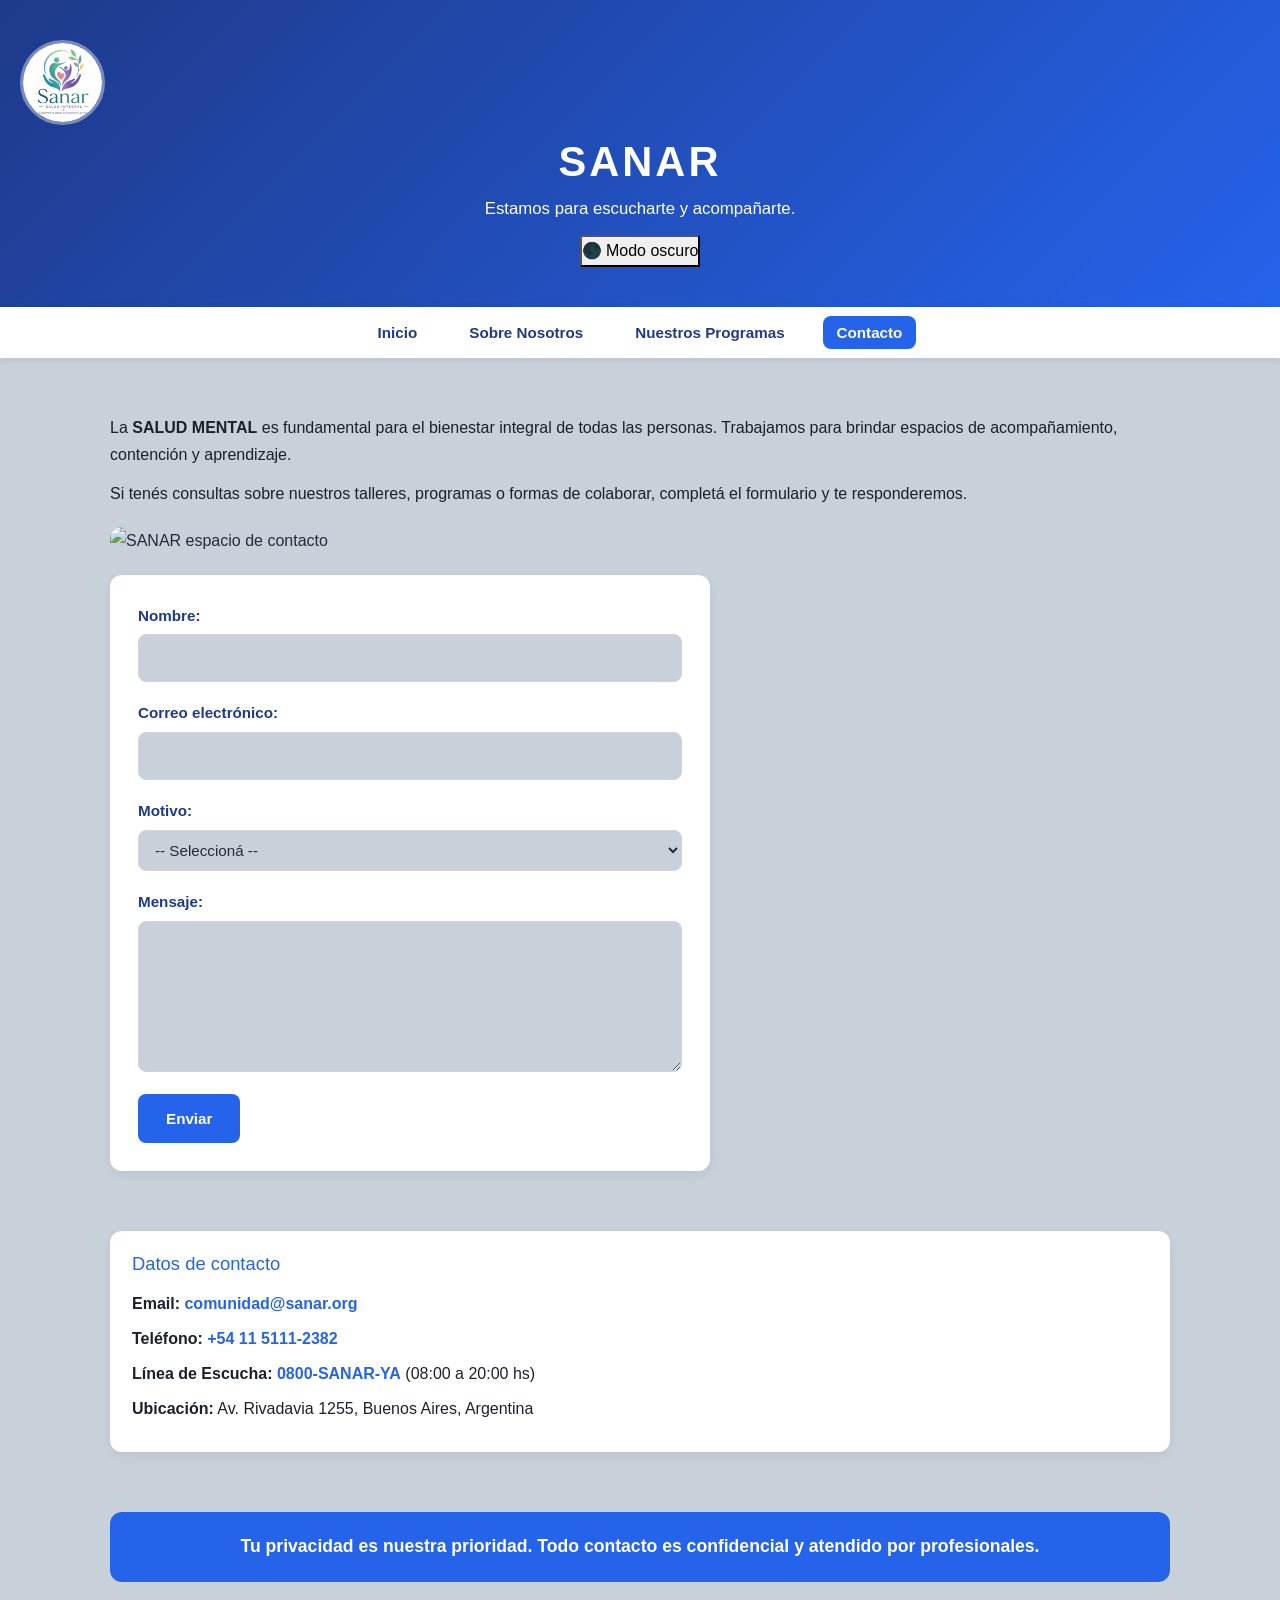
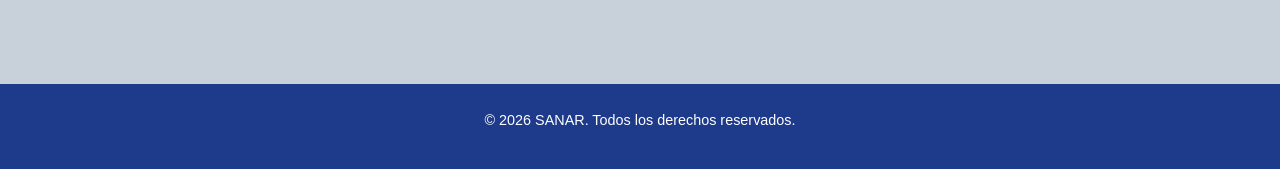
==== contacto.html @ 745f871a "agregue modo oscuro con Java en contacto.html" ====
<!DOCTYPE html>
<html lang="es">

<head>
    <meta charset="UTF-8">
    <meta name="viewport" content="width=device-width, initial-scale=1.0">
    <meta name="description"
        content="Contactate con SANAR. Completá el formulario, llamanos al 0800-SANAR-YA o escribinos a comunidad@sanar.org. Todo contacto es confidencial.">

 <!-- BOOTSTRAP-->

    <link href="https://cdn.jsdelivr.net/npm/bootstrap@5.3.3/dist/css/bootstrap.min.css" rel="stylesheet">

 <!-- CSS -->

    <link rel="stylesheet" href="style.css">

    <title>Contacto - SANAR</title>
</head>

<body>

 <!-- PRINCIPAL -->

    <header>

        <img src="Imagenes/logo ong.jpeg" alt="Logo de SANAR">
        <h1>SANAR</h1>
        <p>Estamos para escucharte y acompañarte.</p>

 <!-- JAVA/BOTON DE MODO OSCURO -->
        <button id="btnOscuro" onclick="toggleOscuro()">🌑 Modo oscuro</button>

    </header>

 <!-- MENU DE NAVEGACION -->

    <nav>
        <ul>
            <li><a href="index.html">Inicio</a></li>
            <li><a href="nosotros.html">Sobre Nosotros</a></li>
            <li><a href="programas.html">Nuestros Programas</a></li>
            <li><a href="contacto.html" class="activo">Contacto</a></li>
        </ul>
    </nav>

 <!-- CONTENIDO PRINCIPAL -->

    <main>

 <!-- LA SECCION DE CONTACTO -->

    <section id="contacto">

        <p>
            La <strong>SALUD MENTAL</strong> es fundamental para el bienestar integral de todas las personas.
            Trabajamos para brindar espacios de acompañamiento, contención y aprendizaje.
        </p>

        <p>
            Si tenés consultas sobre nuestros talleres, programas o formas de colaborar,
            completá el formulario y te responderemos.
        </p>

 <!-- IMAGEN GENERADA CON IA GEMINI -->
 <!-- PROMPT:" Persona femenina hablando por telefono en un ambiente tranquilo y seguro, tonos suaves de azul y blanco, sentada y a la izquierda un logo de SANAR, que la iluminacion sea calida, imagen en formato horizontal 16:9 " -->

        <img src="imagenes/contacto.jpg" alt="SANAR espacio de contacto" class="imagen-contacto">

 <!-- FORMULARIO DE CONTACTO -->

        <form class="form-contacto" action="#" method="post">

            <label for="nombre">Nombre:</label>
            <input type="text" id="nombre" name="nombre" required>

            <label for="email">Correo electrónico:</label>
            <input type="email" id="email" name="email" required>

            <label for="motivo">Motivo:</label>
            <select id="motivo" name="motivo" required>
                <option value="" disabled selected>-- Seleccioná --</option>
                <option value="consulta">Consulta general</option>
                <option value="talleres">Talleres</option>
                <option value="acompanamiento">Acompañamiento</option>
                <option value="voluntariado">Voluntariado</option>
                <option value="otro">Otro</option>
            </select>

            <label for="mensaje">Mensaje:</label>
            <textarea id="mensaje" name="mensaje" rows="5" required></textarea>

            <button type="submit">Enviar</button>

        </form>

    </section>

 <!-- DATOS DE CONTACTO/BOOTSTRAP TOOLTIPS -->

    <section class="datos-contacto">

        <h3>Datos de contacto</h3>

        <p><strong>Email:</strong> <a href="mailto:comunidad@sanar.org" data-bs-toggle="tooltip"
            data-bs-placement="right" title="Te respondemos en menos de 24hs">comunidad@sanar.org</a></p>
        <p><strong>Teléfono:</strong> <a href="tel:+541151112382" data-bs-toggle="tooltip"
                data-bs-placement="right" title="Lunes a viernes de 09:00 a 18:00hs">+54 11 5111-2382</a></p>
        <p><strong>Línea de Escucha:</strong> <a href="tel:08007262729" data-bs-toggle="tooltip"
                data-bs-placement="right" title="Atención gratuita todos los días">0800-SANAR-YA</a> (08:00 a 20:00 hs)</p>
        <p><strong>Ubicación:</strong> <span data-bs-toggle="tooltip" data-bs-placement="right"
                title="Cerca de la estación de subte Congreso"> Av. Rivadavia 1255, Buenos Aires, Argentina</span></p>

    </section>

 <!-- MENSAJE FINAL -->

        <p class="mensaje-final">
            Tu privacidad es nuestra prioridad. Todo contacto es confidencial y atendido por profesionales.
        </p>

    </main>

 <!-- COPY -->

    <footer>

        <p>&copy; 2026 SANAR. Todos los derechos reservados.</p>

    </footer>

    <!-- BOOTSTRAP -->

    <script src="https://cdn.jsdelivr.net/npm/bootstrap@5.3.3/dist/js/bootstrap.bundle.min.js"></script>

    <!-- BOOTSTRAP/SCRIPT ACTIVA TOOLTIPS-->
    <script>
        const listaTooltips = document.querySelectorAll('[data-bs-toggle="tooltip"]')
        listaTooltips.forEach(el => new bootstrap.Tooltip(el))
    </script>

 <!-- JAVA/MODO OSCURO -->
    <script src="js/main.js"></script>

</body>

</html>
---- style.css ----
/* =========================
   RESET GENERAL
========================= */

* {
    margin: 0;
    padding: 0;
    box-sizing: border-box;
}

/* =========================
   VARIABLES
========================= */

:root {
    --color-primario: #1e3a8a;
    --color-secundario: #2563eb;
    --color-fondo: #c8d0d9;
    --color-texto: #1f2d3d;
    --color-gris: #1a202c;
    --color-borde: #d1d5db;
    --color-blanco: #ffffff;
    --sombra: 0 4px 12px rgba(0, 0, 0, 0.06);
    --radio: 12px;
    --transicion: 0.3s ease;
}

/* =========================
   ESTILO GENERAL
========================= */

body {
    font-family: "Segoe UI", Roboto, Arial, sans-serif;
    background-color: var(--color-fondo);
    color: var(--color-texto);
    line-height: 1.7;
    font-size: 1rem;
}

/* =========================
   ENCABEZADO
========================= */

header {
    background: linear-gradient(135deg, var(--color-primario), var(--color-secundario));
    color: var(--color-blanco);
    text-align: center;
    padding: 40px 20px;
}

header img {
    width: 85px;
    height: 85px;
    border-radius: 50%;
    margin-bottom: 12px;
    border: 3px solid rgba(255, 255, 255, 0.4);
    object-fit: cover;
}

header h1 {
    font-size: 2.6rem;
    letter-spacing: 3px;
    font-weight: 700;
}

header p {
    opacity: 1;
    font-size: 1.05rem;
    margin-top: 6px;
    color: #ffffff;
}

/* =========================
   MENÚ DE NAVEGACIÓN
========================= */

nav {
    background-color: var(--color-blanco);
    box-shadow: 0 2px 8px rgba(0, 0, 0, 0.08);
    position: sticky;
    top: 0;
    z-index: 1000;
}

nav ul {
    display: flex;
    justify-content: center;
    list-style: none;
    flex-wrap: wrap;
    padding: 4px 0;
}

nav ul li {
    margin: 8px 12px;
}

nav ul li a {
    text-decoration: none;
    color: var(--color-primario);
    font-weight: 600;
    padding: 8px 14px;
    border-radius: 8px;
    transition: background-color var(--transicion), color var(--transicion);
    font-size: 0.95rem;
}

nav ul li a:hover,
nav ul li a.activo {
    background-color: var(--color-secundario);
    color: var(--color-blanco);
}

/* =========================
   CONTENIDO PRINCIPAL
========================= */

main {
    max-width: 1100px;
    margin: 0 auto;
    padding: 40px 20px;
}

/* =========================
   TÍTULOS Y SECCIONES
========================= */

h2 {
    color: var(--color-primario);
    font-size: 1.8rem;
    margin-bottom: 16px;
}

h3 {
    color: var(--color-secundario);
    margin-bottom: 8px;
    font-size: 1.15rem;
}

section {
    margin-bottom: 60px;
}


p {
    margin-bottom: 12px;
    color: var(--color-gris);
}

/* =========================
   IMÁGENES
========================= */

img {
    max-width: 100%;
    border-radius: var(--radio);
    display: block;
}

.imagen-nosotros,
.imagen-contacto {
    margin-top: 20px;
    width: 100%;
    max-height: 450px;
    object-fit: cover;
}

/* =========================
   HERO - INDEX
========================= */

.hero-index {
    text-align: center;
    padding: 20px 0 40px;
}

.hero-botones-index {
    display: flex;
    justify-content: center;
    gap: 16px;
    margin-top: 20px;
    flex-wrap: wrap;
}

.btn-principal-index,
.btn-secundario-index {
    display: inline-block;
    padding: 12px 24px;
    border-radius: 8px;
    font-weight: 600;
    text-decoration: none;
    transition: background-color var(--transicion), color var(--transicion);
}

.btn-principal-index {
    background-color: var(--color-secundario);
    color: var(--color-blanco);
}

.btn-principal-index:hover {
    background-color: var(--color-primario);
}

.btn-secundario-index {
    background-color: transparent;
    color: var(--color-secundario);
    border: 2px solid var(--color-secundario);
}

.btn-secundario-index:hover {
    background-color: var(--color-secundario);
    color: var(--color-blanco);
}

/* =========================
   ESTADISTICAS - INDEX
========================= */

.estadisticas-index {
    display: flex;
    justify-content: center;
    gap: 20px;
    flex-wrap: wrap;
    text-align: center;
    margin-bottom: 60px;
}

.estadistica-index {
    background-color: var(--color-blanco);
    box-shadow: var(--sombra);
    border-radius: var(--radio);
    padding: 24px;
    min-width: 150px;
}

.estadistica-index h3 {
    font-size: 2rem;
    color: var(--color-primario);
}

/* =========================
   FORMULARIO DE CONTACTO
========================= */

.form-contacto {
    background-color: var(--color-blanco);
    padding: 28px;
    border-radius: var(--radio);
    box-shadow: var(--sombra);
    margin-top: 20px;
    max-width: 600px;
}

.form-contacto label {
    display: block;
    font-weight: 600;
    color: var(--color-primario);
    margin-top: 18px;
    margin-bottom: 6px;
    font-size: 0.95rem;
}

.form-contacto label:first-of-type {
    margin-top: 0;
}

.form-contacto input,
.form-contacto select,
.form-contacto textarea {
    display: block;
    width: 100%;
    padding: 10px 12px;
    border: 1px solid var(--color-borde);
    border-radius: 8px;
    font-family: inherit;
    font-size: 0.95rem;
    color: var(--color-texto);
    background-color: var(--color-fondo);
    transition: border-color var(--transicion), box-shadow var(--transicion);
}

.form-contacto input:focus,
.form-contacto select:focus,
.form-contacto textarea:focus {
    outline: none;
    border-color: var(--color-secundario);
    box-shadow: 0 0 0 3px rgba(37, 99, 235, 0.15);
    background-color: var(--color-blanco);
}

.form-contacto textarea {
    resize: vertical;
    min-height: 120px;
}

.form-contacto select {
    cursor: pointer;
}

.form-contacto button[type="submit"] {
    display: inline-block;
    margin-top: 22px;
    padding: 12px 28px;
    background-color: var(--color-secundario);
    color: var(--color-blanco);
    font-weight: 600;
    font-size: 0.95rem;
    border: none;
    border-radius: 8px;
    cursor: pointer;
    transition: background-color var(--transicion), transform var(--transicion);
}

.form-contacto button[type="submit"]:hover {
    background-color: var(--color-primario);
}

.form-contacto button[type="submit"]:active {
    transform: scale(0.98);
}

/* ========================
   DATOS DE CONTACTO
========================= */

.datos-contacto {
    background-color: var(--color-blanco);
    padding: 22px;
    border-radius: var(--radio);
    box-shadow: var(--sombra);
    margin-top: 20px;
}

.datos-contacto h3 {
    margin-bottom: 14px;
}

.datos-contacto p {
    margin-bottom: 8px;
}

.datos-contacto a {
    color: var(--color-secundario);
    text-decoration: none;
    font-weight: 600;
    transition: color var(--transicion);
}

.datos-contacto a:hover {
    color: var(--color-primario);
    text-decoration: underline;
}

/* =========================
   FOOTER
========================= */

footer {
    text-align: center;
    padding: 24px 20px;
    background-color: var(--color-primario);
    color: var(--color-blanco);
    margin-top: 50px;
    font-size: 0.9rem;
}

footer p {
    color: #ffffff;
}

/* =========================
   LISTAS GENERALES
========================= */

ul {
    padding-left: 20px;
}

ul li {
    margin-bottom: 6px;
    color: var(--color-gris);
}

/* =========================
   MENSAJE FINAL
========================= */

.mensaje-final {
    text-align: center;
    font-weight: 700;
    font-size: 1.1rem;
    color: var(--color-blanco);
    background-color: var(--color-secundario);
    margin-top: 30px;
    padding: 20px;
    border-radius: var(--radio);
}

/* =========================
   MODO OSCURO JAVA
========================= */

body.modo-oscuro {
    background-color: #121212;
    color: #e0e0e0;
}

body.modo-oscuro header,
body.modo-oscuro footer {
    background: #1a1a1a;
}

body.modo-oscuro nav {
    background-color: #1e1e1e;
}

body.modo-oscuro .estadistica-index {
    background-color: #1e1e1e;
    color: #e0e0e0;
}
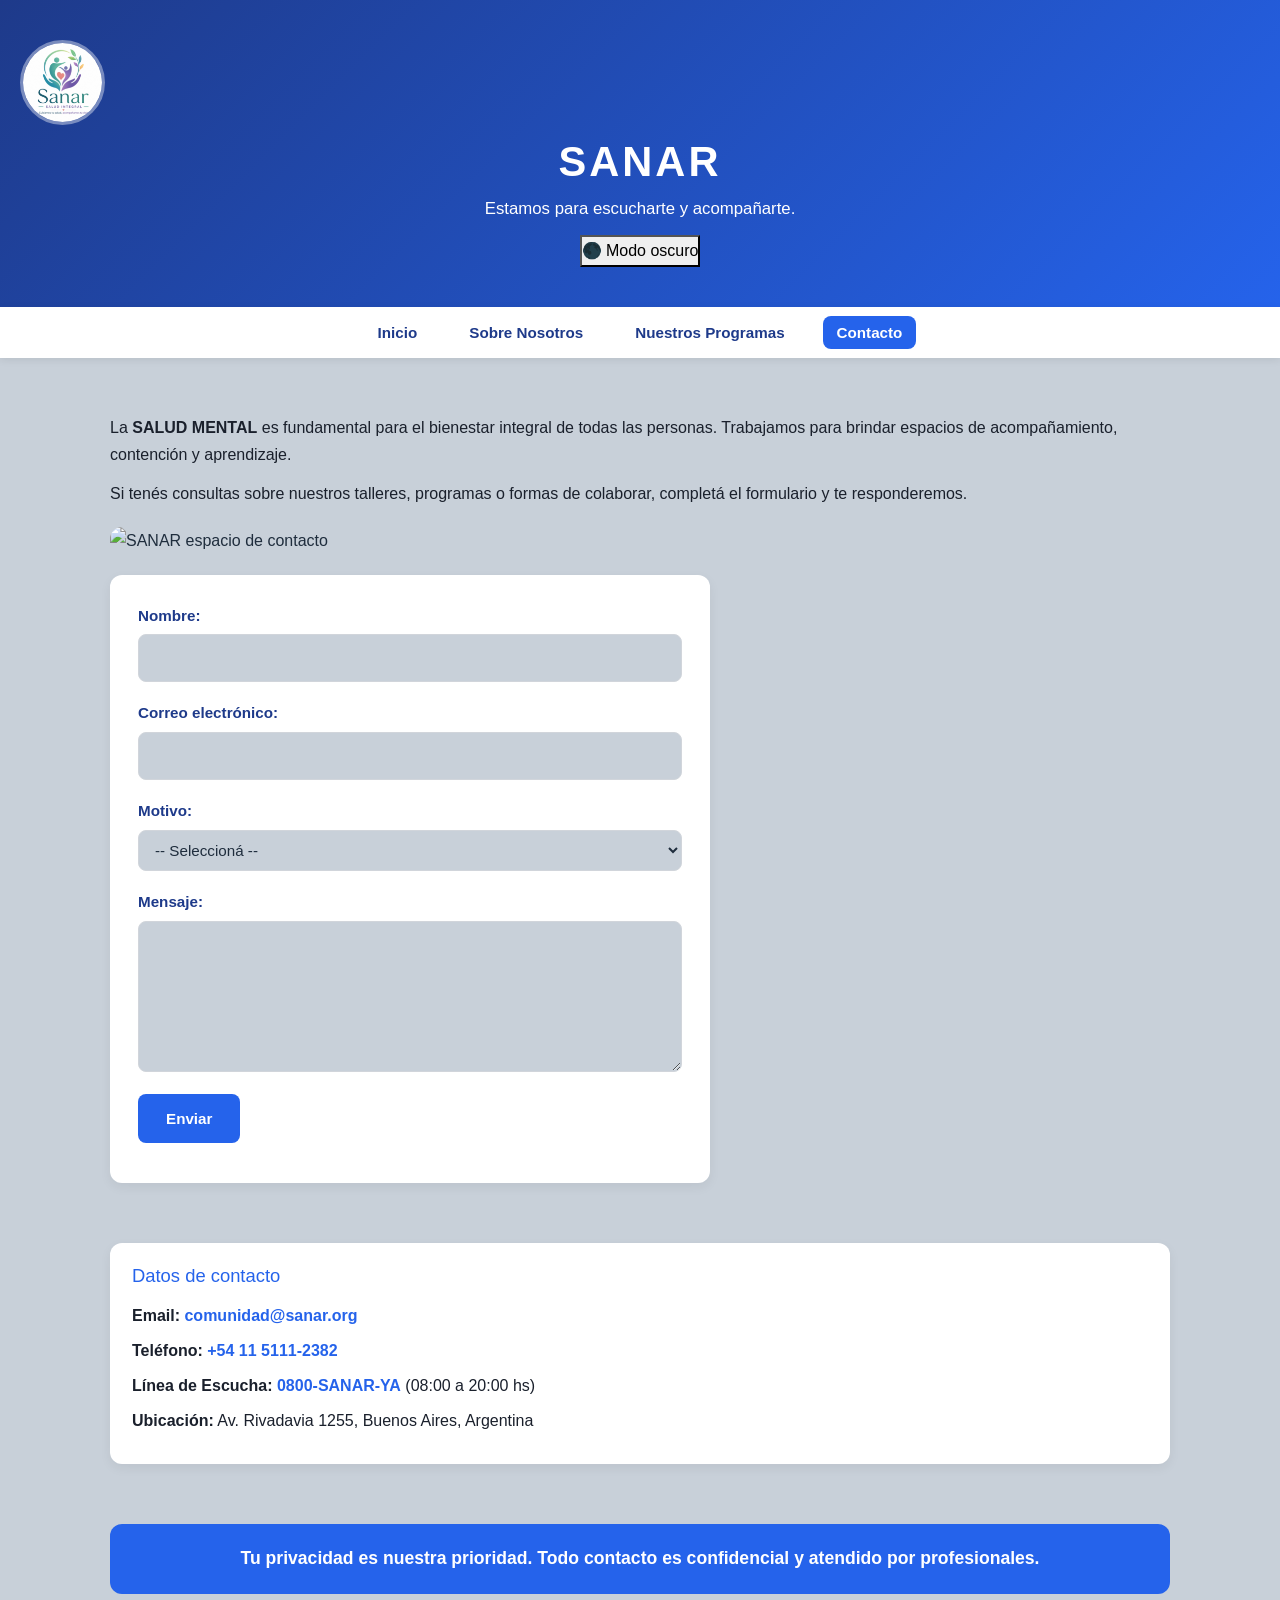
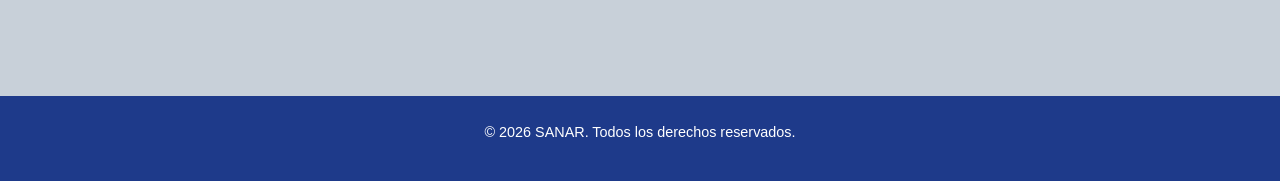
==== commit 2440e7a1: "agregue validacion y feedback JS en contacto.html" ====
--- a/contacto.html
+++ b/contacto.html
@@ -69,30 +69,33 @@
 
  <!-- FORMULARIO DE CONTACTO -->
 
-        <form class="form-contacto" action="#" method="post">
+    <form class="form-contacto" id="formContacto" action="#" method="post">
 
-            <label for="nombre">Nombre:</label>
-            <input type="text" id="nombre" name="nombre" required>
+        <label for="nombre">Nombre:</label>
+        <input type="text" id="nombre" name="nombre" required>
 
-            <label for="email">Correo electrónico:</label>
-            <input type="email" id="email" name="email" required>
+        <label for="email">Correo electrónico:</label>
+        <input type="email" id="email" name="email" required>
 
-            <label for="motivo">Motivo:</label>
-            <select id="motivo" name="motivo" required>
-                <option value="" disabled selected>-- Seleccioná --</option>
-                <option value="consulta">Consulta general</option>
-                <option value="talleres">Talleres</option>
-                <option value="acompanamiento">Acompañamiento</option>
-                <option value="voluntariado">Voluntariado</option>
-                <option value="otro">Otro</option>
-            </select>
+        <label for="motivo">Motivo:</label>
+        <select id="motivo" name="motivo" required>
+            <option value="" disabled selected>-- Seleccioná --</option>
+            <option value="consulta">Consulta general</option>
+            <option value="talleres">Talleres</option>
+            <option value="acompanamiento">Acompañamiento</option>
+            <option value="voluntariado">Voluntariado</option>
+            <option value="otro">Otro</option>
+        </select>
 
-            <label for="mensaje">Mensaje:</label>
-            <textarea id="mensaje" name="mensaje" rows="5" required></textarea>
+        <label for="mensaje">Mensaje:</label>
+        <textarea id="mensaje" name="mensaje" rows="5" required></textarea>
 
-            <button type="submit">Enviar</button>
+        <button type="submit">Enviar</button>
 
-        </form>
+     <!-- JAVA/FEEDBACK -->
+        <p id="feedbackForm"></p>
+
+    </form>
 
     </section>
 
@@ -105,11 +108,11 @@
         <p><strong>Email:</strong> <a href="mailto:comunidad@sanar.org" data-bs-toggle="tooltip"
             data-bs-placement="right" title="Te respondemos en menos de 24hs">comunidad@sanar.org</a></p>
         <p><strong>Teléfono:</strong> <a href="tel:+541151112382" data-bs-toggle="tooltip"
-                data-bs-placement="right" title="Lunes a viernes de 09:00 a 18:00hs">+54 11 5111-2382</a></p>
+            data-bs-placement="right" title="Lunes a viernes de 09:00 a 18:00hs">+54 11 5111-2382</a></p>
         <p><strong>Línea de Escucha:</strong> <a href="tel:08007262729" data-bs-toggle="tooltip"
-                data-bs-placement="right" title="Atención gratuita todos los días">0800-SANAR-YA</a> (08:00 a 20:00 hs)</p>
+            data-bs-placement="right" title="Atención gratuita todos los días">0800-SANAR-YA</a> (08:00 a 20:00 hs)</p>
         <p><strong>Ubicación:</strong> <span data-bs-toggle="tooltip" data-bs-placement="right"
-                title="Cerca de la estación de subte Congreso"> Av. Rivadavia 1255, Buenos Aires, Argentina</span></p>
+            title="Cerca de la estación de subte Congreso"> Av. Rivadavia 1255, Buenos Aires, Argentina</span></p>
 
     </section>
 
@@ -142,6 +145,38 @@
  <!-- JAVA/MODO OSCURO -->
     <script src="js/main.js"></script>
 
+ <!-- JAVA/SCRIPT FORMULARIO Y FEEDBACK -->
+    <script>
+    const formContacto = document.getElementById('formContacto')
+    const feedbackForm = document.getElementById('feedbackForm')
+
+    formContacto.addEventListener('submit', function (e) {
+        e.preventDefault()
+
+        const nombre = document.getElementById('nombre').value.trim()
+        const email = document.getElementById('email').value.trim()
+        const motivo = document.getElementById('motivo').value
+        const mensaje = document.getElementById('mensaje').value.trim()
+        const emailValido = /^[^\s@]+@[^\s@]+\.[^\s@]+$/.test(email)
+
+        if (nombre === '' || email === '' || motivo === '' || mensaje === '') {
+            feedbackForm.textContent = 'Por favor completá todos los campos.'
+            feedbackForm.style.color = 'red'
+            return
+        }
+
+        if (!emailValido) {
+            feedbackForm.textContent = 'Ingresá un correo electrónico válido.'
+            feedbackForm.style.color = 'red'
+            return
+        }
+
+        feedbackForm.textContent = '¡Gracias! Tu mensaje fue enviado correctamente.'
+        feedbackForm.style.color = 'green'
+        formContacto.reset()
+    })
+    </script>
+
 </body>
 
 </html>
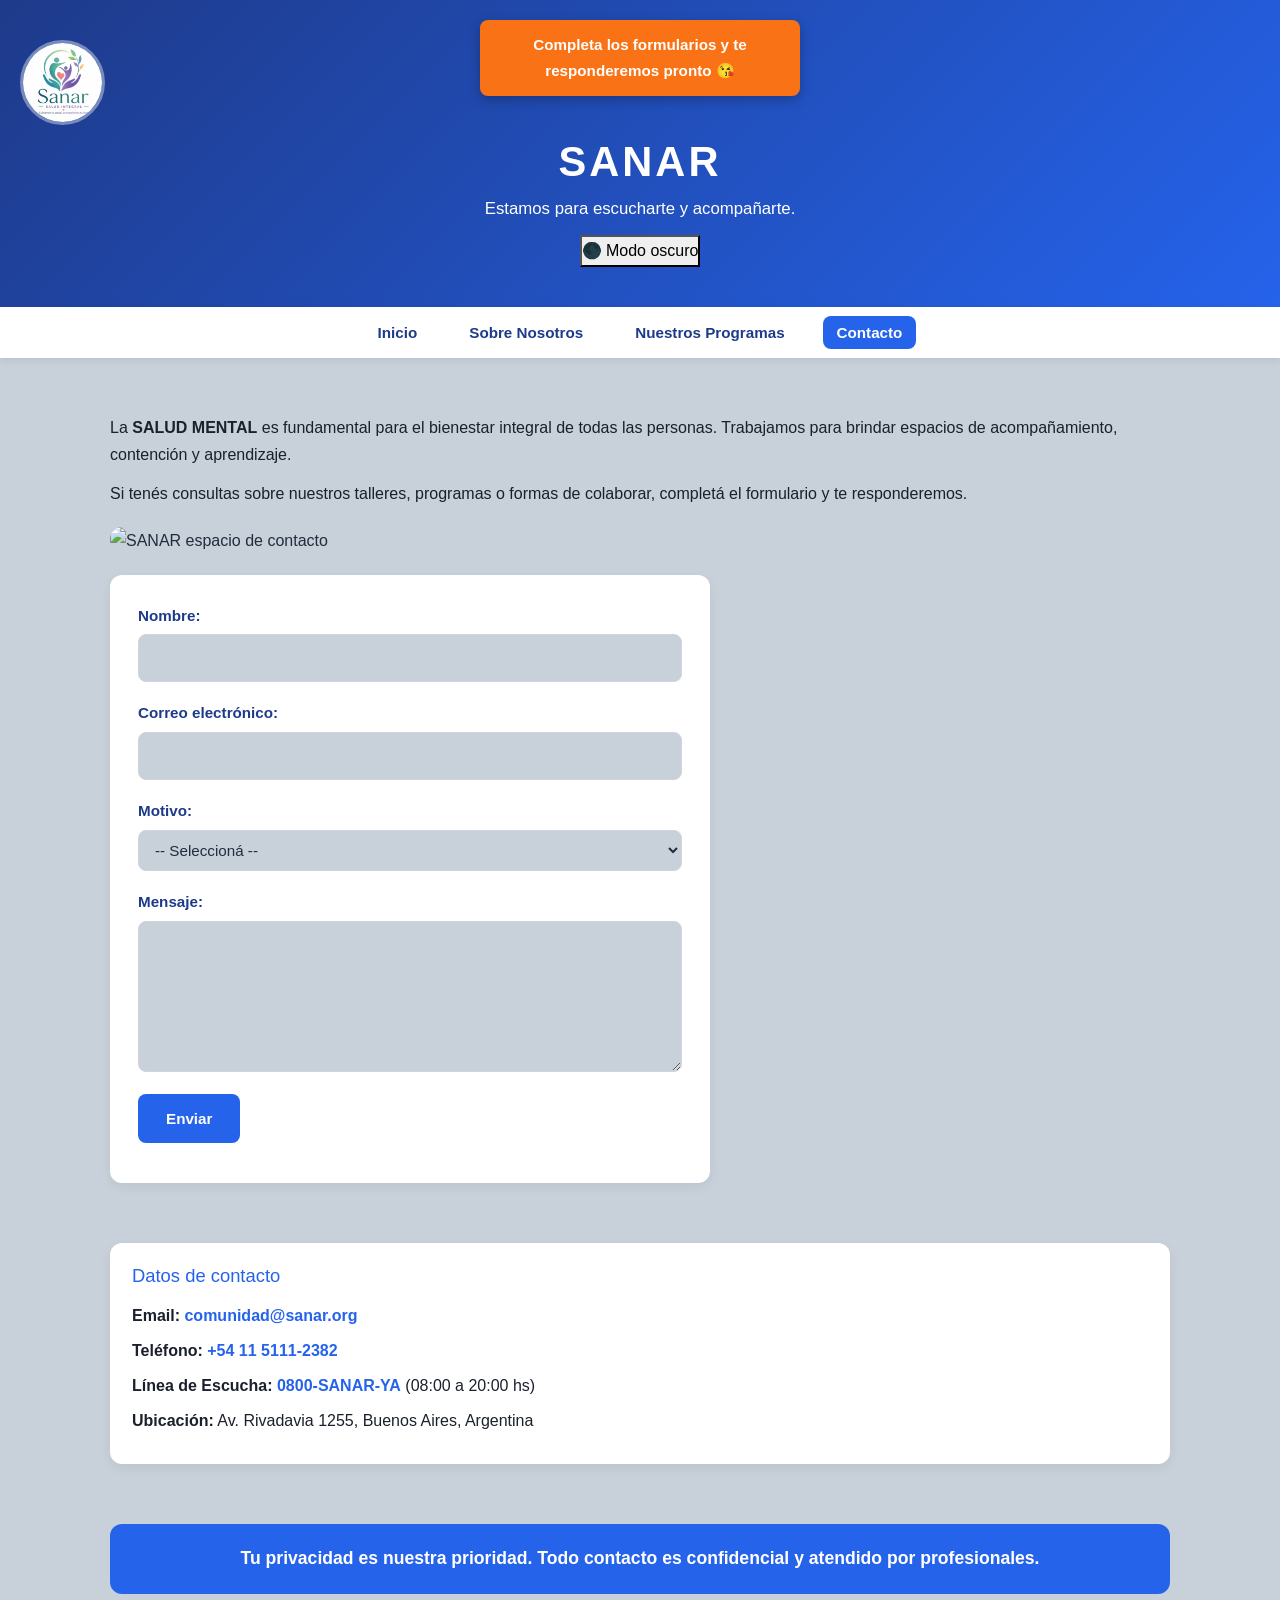
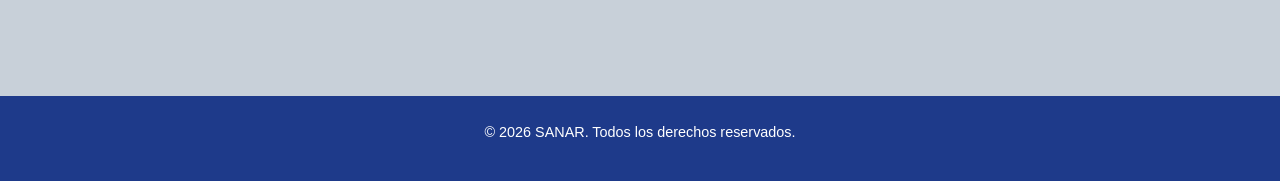
==== commit 71fa17f6: "agregue mensaje flotante de bienvenida con JS en contacto.html" ====
--- a/contacto.html
+++ b/contacto.html
@@ -32,6 +32,14 @@
         <button id="btnOscuro" onclick="toggleOscuro()">🌑 Modo oscuro</button>
 
     </header>
+
+ <!-- JAVA/MENSAJE DE BIENVENIDA -->
+    <p id="bienvenidaContacto"
+      style="display:none; position: fixed; top: 20px; left: 50%; transform: translateX(-50%); z-index: 2000; 
+      max-width: 320px; background-color: #f97316; color: white; padding: 12px 20px; 
+      border-radius: 8px; font-size: 0.95rem; font-weight: 600; box-shadow: 0 4px 12px rgba(0,0,0,0.25); text-align: center;">
+      Completa los formularios y te responderemos pronto 😘
+</p>
 
  <!-- MENU DE NAVEGACION -->
 
@@ -177,6 +185,17 @@
     })
     </script>
 
+ <!-- JAVA/SCRIPT MENSAJE DE BIENVENIDA -->
+    <script>
+        window.addEventListener('load', () => {
+           const bienvenida = document.getElementById('bienvenidaContacto')
+           bienvenida.style.display = 'block'
+           setTimeout(() => {
+            bienvenida.style.display = 'none'
+          }, 4000)
+       })
+    </script>
+
 </body>
 
 </html>
--- a/style.css
+++ b/style.css
@@ -23,6 +23,13 @@
     --sombra: 0 4px 12px rgba(0, 0, 0, 0.06);
     --radio: 12px;
     --transicion: 0.3s ease;
+
+    /* =============================
+      JAVA/MODO OSCURO/VARIABLES
+    ================================ */
+    --color-titulo: var(--color-primario);
+    --color-subtitulo: var(--color-secundario);
+    --color-parrafo: var(--color-gris);
 }
 
 /* =========================
@@ -125,13 +132,13 @@
 ========================= */
 
 h2 {
-    color: var(--color-primario);
+    color: var(--color-titulo);
     font-size: 1.8rem;
     margin-bottom: 16px;
 }
 
 h3 {
-    color: var(--color-secundario);
+    color: var(--color-subtitulo);
     margin-bottom: 8px;
     font-size: 1.15rem;
 }
@@ -143,7 +150,7 @@
 
 p {
     margin-bottom: 12px;
-    color: var(--color-gris);
+    color: var(--color-parrafo);
 }
 
 /* =========================
@@ -235,6 +242,18 @@
 .estadistica-index h3 {
     font-size: 2rem;
     color: var(--color-primario);
+}
+
+/* =========================
+   ACCESOS RAPIDOS
+========================= */
+
+section article {
+    background-color: var(--color-blanco);
+    padding: 20px;
+    border-radius: var(--radio);
+    box-shadow: var(--sombra);
+    margin-bottom: 20px;
 }
 
 /* =========================
@@ -402,6 +421,9 @@
 body.modo-oscuro {
     background-color: #121212;
     color: #e0e0e0;
+    --color-titulo: #e0e0e0;
+    --color-subtitulo: #93c5fd;
+    --color-parrafo: #cbd5e1;
 }
 
 body.modo-oscuro header,
@@ -413,7 +435,46 @@
     background-color: #1e1e1e;
 }
 
+body.modo-oscuro nav ul li a {
+    color: #e0e0e0;
+}
+
 body.modo-oscuro .estadistica-index {
     background-color: #1e1e1e;
     color: #e0e0e0;
+}
+
+body.modo-oscuro section article {
+    background-color: #1e1e1e;
+    color: #e0e0e0;
+}
+
+body.modo-oscuro .form-contacto,
+body.modo-oscuro .datos-contacto {
+    background-color: #1e1e1e;
+    color: #e0e0e0;
+}
+
+body.modo-oscuro .form-contacto label {
+    color: #93c5fd;
+}
+
+body.modo-oscuro .form-contacto input,
+body.modo-oscuro .form-contacto select,
+body.modo-oscuro .form-contacto textarea {
+    background-color: #2a2a2a;
+    color: #e0e0e0;
+    border-color: #444;
+}
+
+body.modo-oscuro .datos-contacto a {
+    color: #93c5fd;
+}
+
+body.modo-oscuro .datos-contacto a:hover {
+    color: #ffffff;
+}
+
+body.modo-oscuro ul li {
+    color: #cbd5e1;
 }
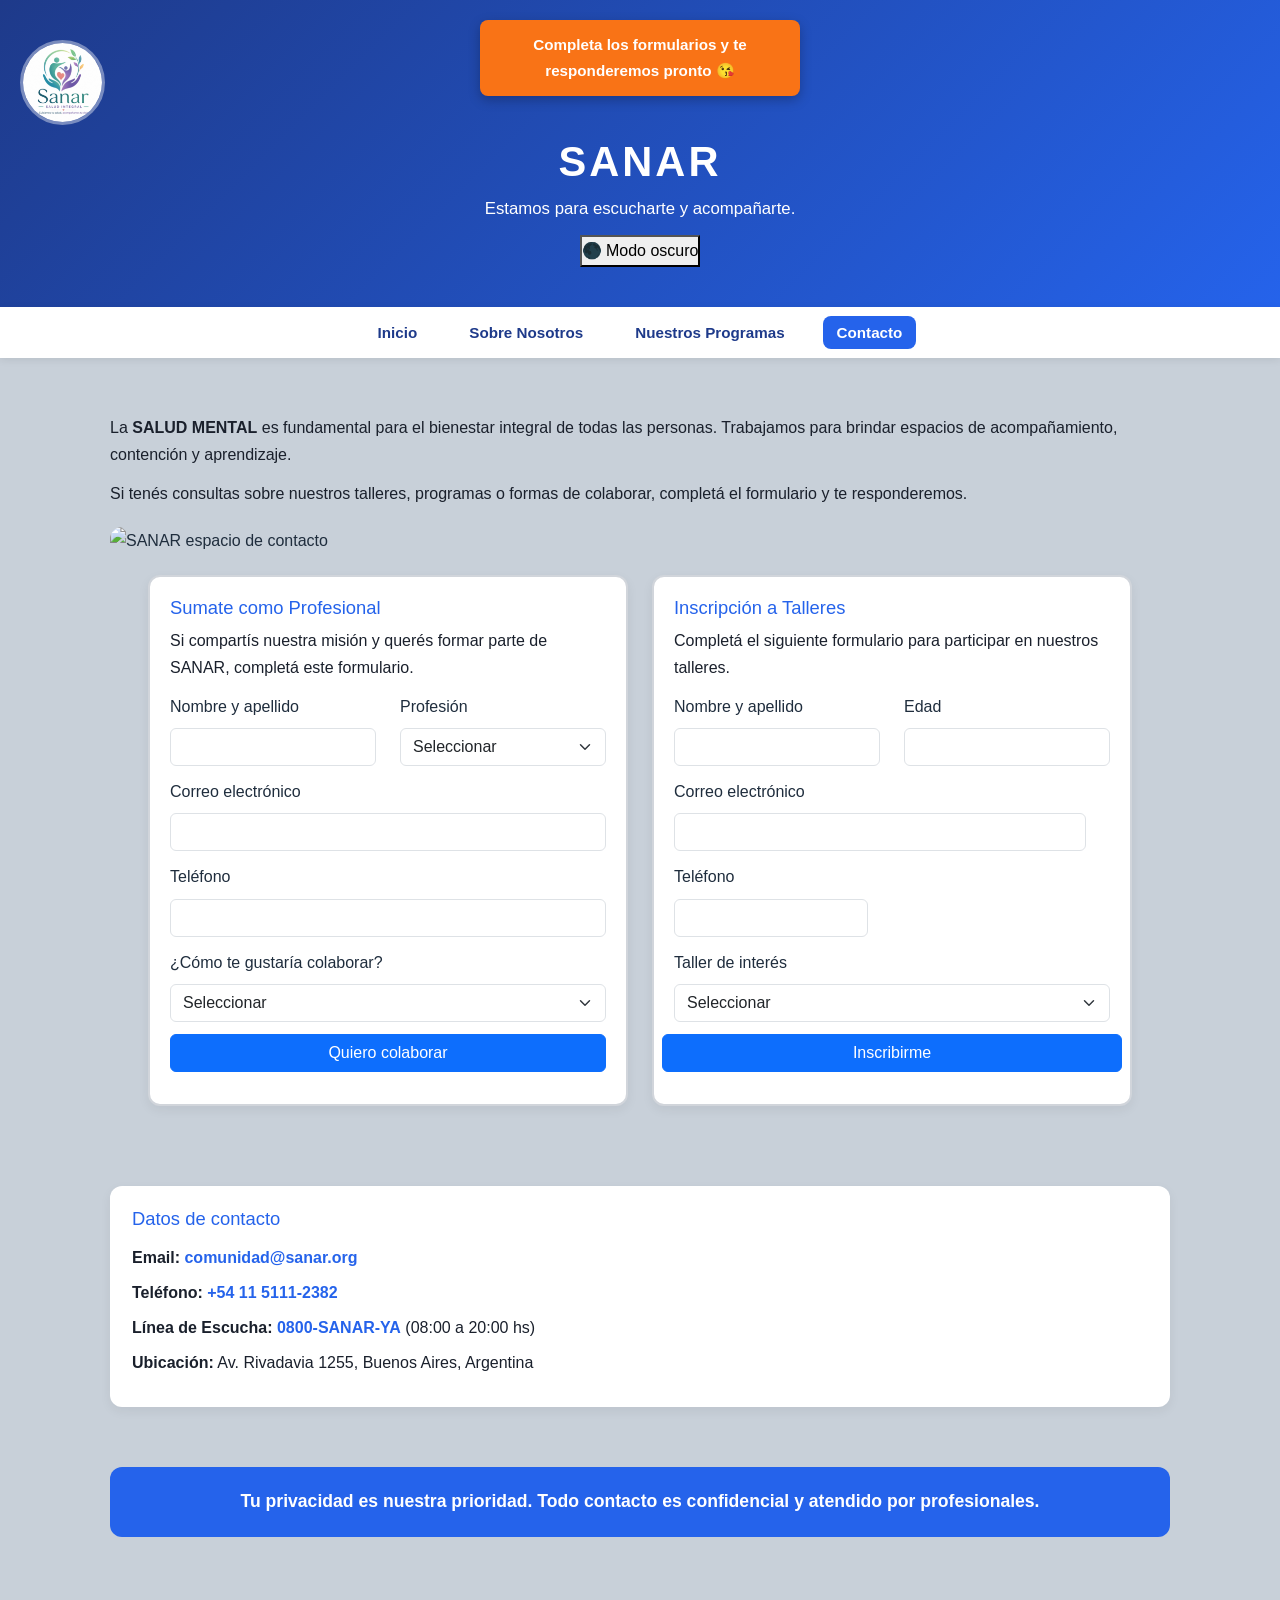
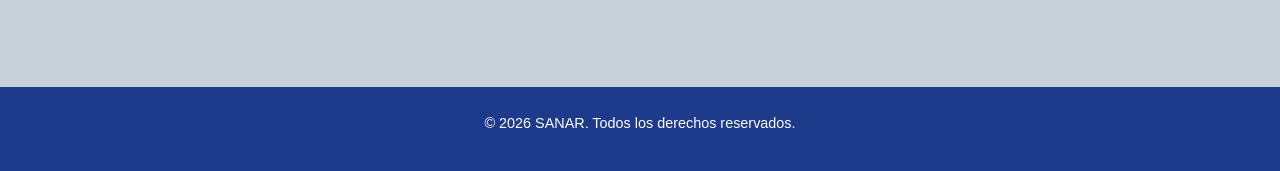
==== commit 69d13f91: "reemplace formulario de contacto por formularios de profesionales y talleres, con validacion, diseño" ====
--- a/contacto.html
+++ b/contacto.html
@@ -28,7 +28,7 @@
         <h1>SANAR</h1>
         <p>Estamos para escucharte y acompañarte.</p>
 
- <!-- JAVA/BOTON DE MODO OSCURO -->
+     <!-- JAVA/BOTON DE MODO OSCURO -->
         <button id="btnOscuro" onclick="toggleOscuro()">🌑 Modo oscuro</button>
 
     </header>
@@ -39,7 +39,7 @@
       max-width: 320px; background-color: #f97316; color: white; padding: 12px 20px; 
       border-radius: 8px; font-size: 0.95rem; font-weight: 600; box-shadow: 0 4px 12px rgba(0,0,0,0.25); text-align: center;">
       Completa los formularios y te responderemos pronto 😘
-</p>
+    </p>
 
  <!-- MENU DE NAVEGACION -->
 
@@ -60,52 +60,130 @@
 
     <section id="contacto">
 
-        <p>
-            La <strong>SALUD MENTAL</strong> es fundamental para el bienestar integral de todas las personas.
-            Trabajamos para brindar espacios de acompañamiento, contención y aprendizaje.
-        </p>
-
-        <p>
-            Si tenés consultas sobre nuestros talleres, programas o formas de colaborar,
-            completá el formulario y te responderemos.
-        </p>
+    <p>
+     La <strong>SALUD MENTAL</strong> es fundamental para el bienestar integral de todas las personas.
+     Trabajamos para brindar espacios de acompañamiento, contención y aprendizaje.
+    </p>
+
+    <p>
+     Si tenés consultas sobre nuestros talleres, programas o formas de colaborar,
+     completá el formulario y te responderemos.
+     </p>
 
  <!-- IMAGEN GENERADA CON IA GEMINI -->
  <!-- PROMPT:" Persona femenina hablando por telefono en un ambiente tranquilo y seguro, tonos suaves de azul y blanco, sentada y a la izquierda un logo de SANAR, que la iluminacion sea calida, imagen en formato horizontal 16:9 " -->
 
         <img src="imagenes/contacto.jpg" alt="SANAR espacio de contacto" class="imagen-contacto">
 
- <!-- FORMULARIO DE CONTACTO -->
-
-    <form class="form-contacto" id="formContacto" action="#" method="post">
-
-        <label for="nombre">Nombre:</label>
-        <input type="text" id="nombre" name="nombre" required>
-
-        <label for="email">Correo electrónico:</label>
-        <input type="email" id="email" name="email" required>
-
-        <label for="motivo">Motivo:</label>
-        <select id="motivo" name="motivo" required>
-            <option value="" disabled selected>-- Seleccioná --</option>
-            <option value="consulta">Consulta general</option>
-            <option value="talleres">Talleres</option>
-            <option value="acompanamiento">Acompañamiento</option>
-            <option value="voluntariado">Voluntariado</option>
-            <option value="otro">Otro</option>
-        </select>
-
-        <label for="mensaje">Mensaje:</label>
-        <textarea id="mensaje" name="mensaje" rows="5" required></textarea>
-
-        <button type="submit">Enviar</button>
+ <!-- FORMULARIOS/PROFESIONALES Y TALLERES -->
+
+ <div class="formularios-contacto">
+
+ <!-- FORMULARIO PROFESIONALES -->
+
+    <section class="formulario-box">
+        <h3>Sumate como Profesional</h3>
+        <p>Si compartís nuestra misión y querés formar parte de SANAR, completá este formulario.</p>
+        <form id="formProfesional">
+        <div class="row">
+
+        <div class="col-6 mb-3">
+            <label for="nombre-prof" class="form-label">Nombre y apellido</label>
+            <input type="text" id="nombre-prof" class="form-control" required>
+        </div>
+
+        <div class="col-6 mb-3">
+            <label for="profesion" class="form-label">Profesión</label>
+         <select id="profesion" class="form-select" required>
+            <option value="">Seleccionar</option>
+            <option>Psicólogo/a</option>
+            <option>Psiquiatra</option>
+            <option>Médico/a</option>
+            <option>Psicopedagogo/a</option>
+            <option>Trabajador/a Social</option>
+            <option>Otra profesión</option>
+         </select>
+        </div>
+    </div>
+
+        <div class="mb-3">
+            <label for="email-prof" class="form-label">Correo electrónico</label>
+            <input type="email" id="email-prof" class="form-control" required>
+        </div>
+
+        <div class="mb-3">
+            <label for="telefono-prof" class="form-label">Teléfono</label>
+            <input type="tel" id="telefono-prof" class="form-control">
+        </div>
+
+        <div class="mb-3">
+            <label for="modalidad" class="form-label">¿Cómo te gustaría colaborar?</label>
+            <select id="modalidad" class="form-select">
+                <option value="">Seleccionar</option>
+                <option>Talleres</option>
+                <option>Atención profesional</option>
+                <option>Charlas y capacitaciones</option>
+                <option>Voluntariado</option>
+                <option>Otra modalidad</option>
+            </select>
+        </div>
+
+        <button type="submit" class="btn btn-primary w-100">Quiero colaborar</button>
 
      <!-- JAVA/FEEDBACK -->
-        <p id="feedbackForm"></p>
-
-    </form>
-
+        <p id="feedbackProfesional"></p>
+        </form>
     </section>
+
+ <!-- FORMULARIO TALLERES -->
+  
+    <section class="formulario-box">
+        <h3>Inscripción a Talleres</h3>
+        <p>Completá el siguiente formulario para participar en nuestros talleres.</p>
+        <form id="formTalleres">
+        <div class="row">
+
+        <div class="col-6 mb-3">
+            <label for="nombre-taller" class="form-label">Nombre y apellido</label>
+            <input type="text" id="nombre-taller" class="form-control" required>
+        </div>
+
+        <div class="col-6 mb-3">
+            <label for="edad-taller" class="form-label">Edad</label>
+            <input type="number" id="edad-taller" class="form-control" min="1" required>
+        </div>
+
+        <div class="row">
+        <div class="mb-3">
+            <label for="email-taller" class="form-label">Correo electrónico</label>
+            <input type="email" id="email-taller" class="form-control" required>
+        </div>
+
+        <div class="col-6 mb-3">
+            <label for="telefono-taller" class="form-label">Teléfono</label>
+            <input type="tel" id="telefono-taller" class="form-control">
+        </div>
+     </div>
+
+        <div class="mb-3">
+            <label for="taller" class="form-label">Taller de interés</label>
+            <select id="taller" class="form-select" required>
+                <option value="">Seleccionar</option>
+                <option>Cuerpo en Movimiento</option>
+                <option>Arte que Habla</option>
+                <option>Mi Voz, Mi Mundo</option>
+                <option>Crecer y Entender mi Cuerpo</option>
+            </select>
+        </div>
+        
+        <button type="submit" class="btn btn-primary">Inscribirme</button>
+
+     <!-- JAVA/FEEDBACK -->
+        <p id="feedbackTaller"></p>
+        </form>
+    </section>
+
+ </div>
 
  <!-- DATOS DE CONTACTO/BOOTSTRAP TOOLTIPS -->
 
@@ -153,36 +231,69 @@
  <!-- JAVA/MODO OSCURO -->
     <script src="js/main.js"></script>
 
- <!-- JAVA/SCRIPT FORMULARIO Y FEEDBACK -->
+ <!-- JAVA/VALIDACION FORMULARIO PROFESIONALES -->
+
     <script>
-    const formContacto = document.getElementById('formContacto')
-    const feedbackForm = document.getElementById('feedbackForm')
-
-    formContacto.addEventListener('submit', function (e) {
+        const formProfesional = document.getElementById('formProfesional')
+        const feedbackProfesional = document.getElementById('feedbackProfesional')
+
+        formProfesional.addEventListener('submit', function (e) {
         e.preventDefault()
 
-        const nombre = document.getElementById('nombre').value.trim()
-        const email = document.getElementById('email').value.trim()
-        const motivo = document.getElementById('motivo').value
-        const mensaje = document.getElementById('mensaje').value.trim()
+        const nombre = document.getElementById('nombre-prof').value.trim()
+        const profesion = document.getElementById('profesion').value.trim()
+        const email = document.getElementById('email-prof').value.trim()
         const emailValido = /^[^\s@]+@[^\s@]+\.[^\s@]+$/.test(email)
 
-        if (nombre === '' || email === '' || motivo === '' || mensaje === '') {
-            feedbackForm.textContent = 'Por favor completá todos los campos.'
-            feedbackForm.style.color = 'red'
+        if (nombre === '' || profesion === '' || email === '') {
+            feedbackProfesional.textContent = 'Por favor completá los campos obligatorios.'
+            feedbackProfesional.style.color = 'red'
             return
         }
 
         if (!emailValido) {
-            feedbackForm.textContent = 'Ingresá un correo electrónico válido.'
-            feedbackForm.style.color = 'red'
+            feedbackProfesional.textContent = 'Ingresá un correo electrónico válido.'
+            feedbackProfesional.style.color = 'red'
             return
         }
 
-        feedbackForm.textContent = '¡Gracias! Tu mensaje fue enviado correctamente.'
-        feedbackForm.style.color = 'green'
-        formContacto.reset()
-    })
+        feedbackProfesional.textContent = '¡Gracias! Nos pondremos en contacto pronto.'
+        feedbackProfesional.style.color = 'green'
+        formProfesional.reset()
+     })
+    </script>
+
+ <!-- JAVA/VALIDACION FORMULARIO TALLERES -->
+
+    <script>
+        const formTalleres = document.getElementById('formTalleres')
+        const feedbackTaller = document.getElementById('feedbackTaller')
+
+        formTalleres.addEventListener('submit', function (e) {
+        e.preventDefault()
+
+        const nombre = document.getElementById('nombre-taller').value.trim()
+        const edad = document.getElementById('edad-taller').value.trim()
+        const email = document.getElementById('email-taller').value.trim()
+        const taller = document.getElementById('taller').value
+        const emailValido = /^[^\s@]+@[^\s@]+\.[^\s@]+$/.test(email)
+
+        if (nombre === '' || edad === '' || email === '' || taller === '') {
+            feedbackTaller.textContent = 'Por favor completá los campos obligatorios.'
+            feedbackTaller.style.color = 'red'
+            return
+        }
+
+        if (!emailValido) {
+            feedbackTaller.textContent = 'Ingresá un correo electrónico válido.'
+            feedbackTaller.style.color = 'red'
+            return
+        }
+
+        feedbackTaller.textContent = '¡Listo! Te esperamos en el taller.'
+        feedbackTaller.style.color = 'green'
+        formTalleres.reset()
+     })
     </script>
 
  <!-- JAVA/SCRIPT MENSAJE DE BIENVENIDA -->
--- a/style.css
+++ b/style.css
@@ -257,84 +257,51 @@
 }
 
 /* =========================
-   FORMULARIO DE CONTACTO
-========================= */
-
-.form-contacto {
+   FORMULARIOS DE CONTACTO
+========================= */
+
+.formularios-contacto {
+    display: flex;
+    gap: 24px;
+    flex-wrap: wrap;
+    margin-top: 20px;
+    justify-content: center;
+}
+
+.formulario-box {
     background-color: var(--color-blanco);
-    padding: 28px;
+    padding: 20px;
     border-radius: var(--radio);
     box-shadow: var(--sombra);
-    margin-top: 20px;
-    max-width: 600px;
-}
-
-.form-contacto label {
-    display: block;
-    font-weight: 600;
-    color: var(--color-primario);
-    margin-top: 18px;
-    margin-bottom: 6px;
-    font-size: 0.95rem;
-}
-
-.form-contacto label:first-of-type {
-    margin-top: 0;
-}
-
-.form-contacto input,
-.form-contacto select,
-.form-contacto textarea {
-    display: block;
-    width: 100%;
-    padding: 10px 12px;
-    border: 1px solid var(--color-borde);
-    border-radius: 8px;
-    font-family: inherit;
-    font-size: 0.95rem;
-    color: var(--color-texto);
-    background-color: var(--color-fondo);
-    transition: border-color var(--transicion), box-shadow var(--transicion);
-}
-
-.form-contacto input:focus,
-.form-contacto select:focus,
-.form-contacto textarea:focus {
-    outline: none;
-    border-color: var(--color-secundario);
-    box-shadow: 0 0 0 3px rgba(37, 99, 235, 0.15);
-    background-color: var(--color-blanco);
-}
-
-.form-contacto textarea {
-    resize: vertical;
-    min-height: 120px;
-}
-
-.form-contacto select {
-    cursor: pointer;
-}
-
-.form-contacto button[type="submit"] {
-    display: inline-block;
-    margin-top: 22px;
-    padding: 12px 28px;
-    background-color: var(--color-secundario);
-    color: var(--color-blanco);
-    font-weight: 600;
-    font-size: 0.95rem;
-    border: none;
-    border-radius: 8px;
-    cursor: pointer;
-    transition: background-color var(--transicion), transform var(--transicion);
-}
-
-.form-contacto button[type="submit"]:hover {
-    background-color: var(--color-primario);
-}
-
-.form-contacto button[type="submit"]:active {
-    transform: scale(0.98);
+    border: 2px solid var(--color-borde);
+    flex: 1;
+    min-width: 320px;
+    max-width: 480px;
+}
+
+.formulario-box .mb-3 {
+    margin-bottom: 0.75rem !important;
+}
+
+/* ===================================
+ JAVA/MODO OSCURO/FORMULARIO/CONTACTO
+===================================*/
+
+body.modo-oscuro .formulario-box {
+    background-color: #1e1e1e;
+    color: #e0e0e0;
+}
+
+body.modo-oscuro .formulario-box label {
+    color: #93c5fd;
+}
+
+body.modo-oscuro .formulario-box input,
+body.modo-oscuro .formulario-box select,
+body.modo-oscuro .formulario-box textarea {
+    background-color: #2a2a2a;
+    color: #e0e0e0;
+    border-color: #444;
 }
 
 /* ========================
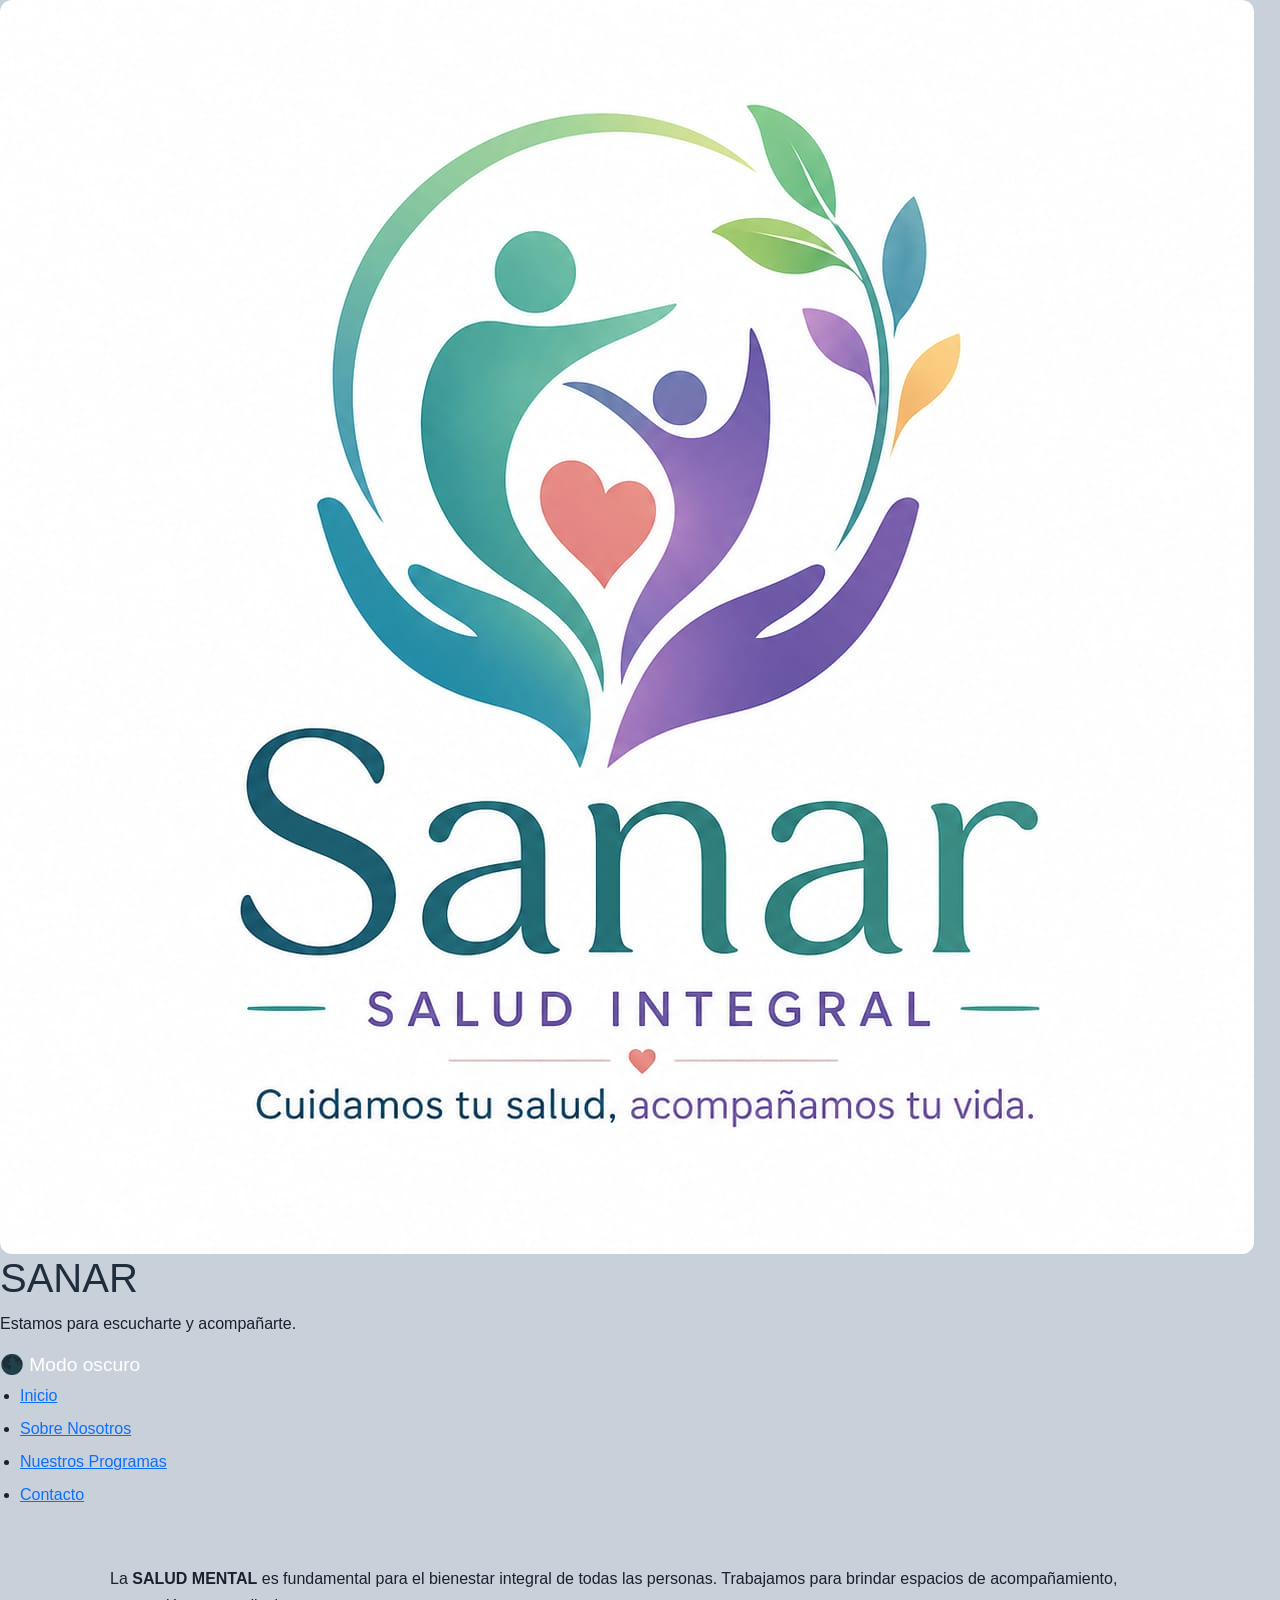
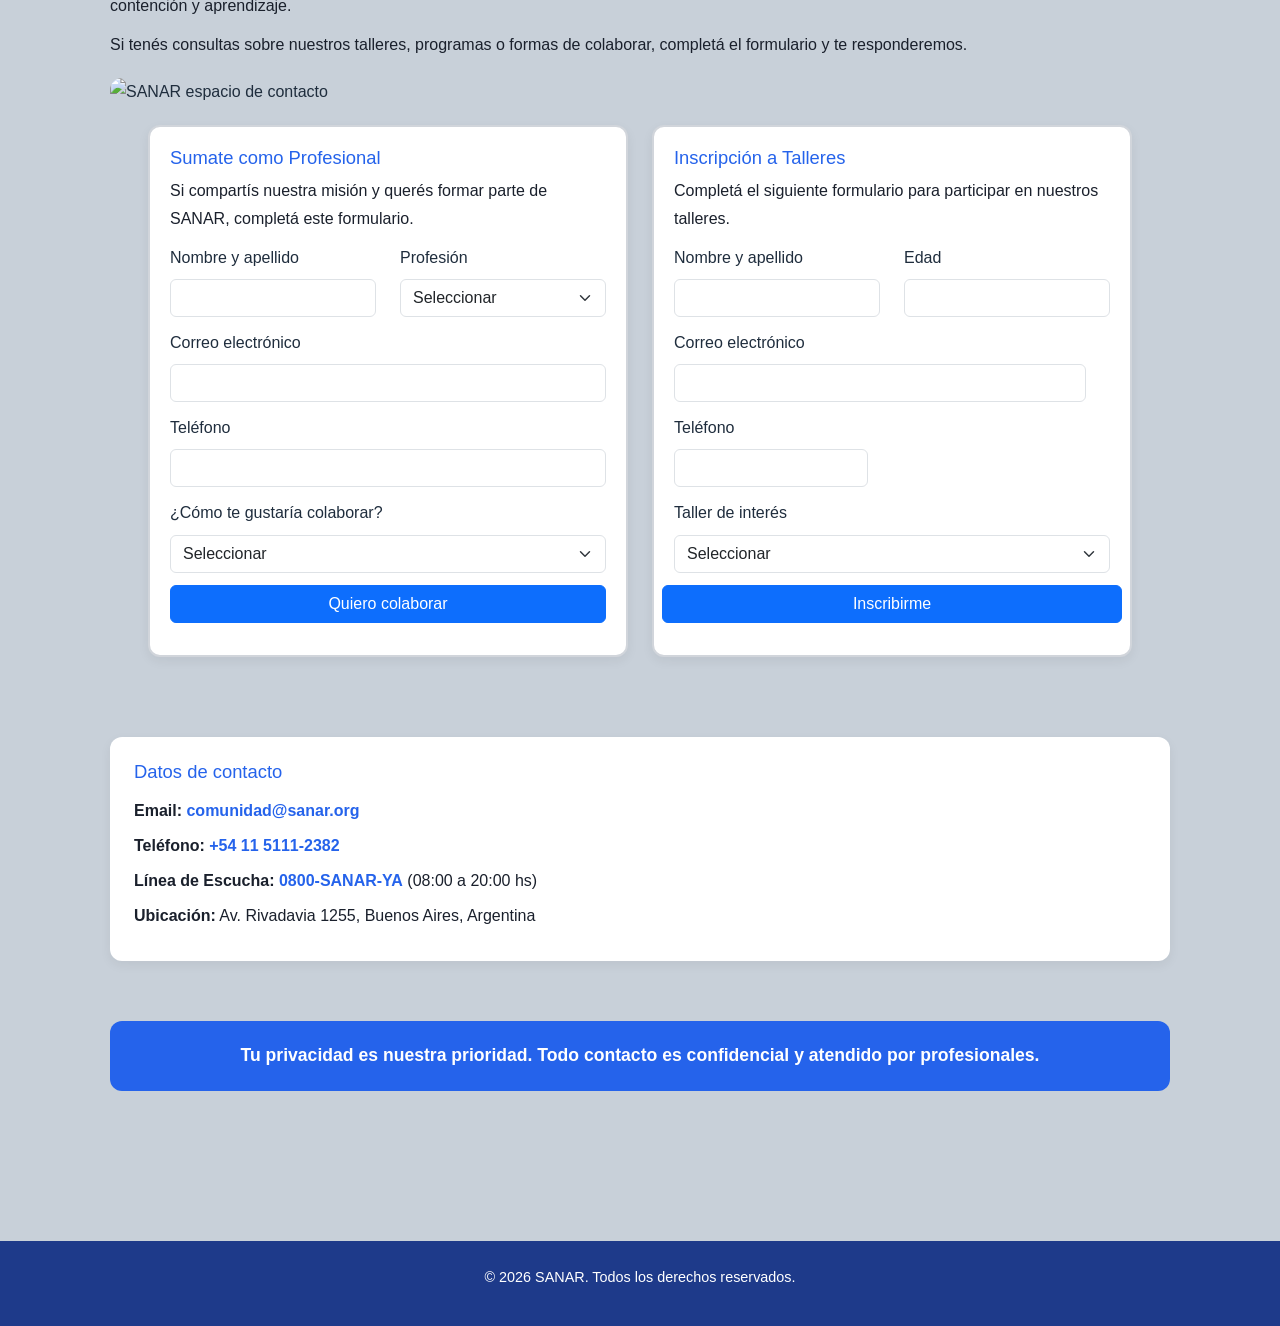
==== commit eaf48646: "Borre mensaje de bienvenida en index y contacto" ====
--- a/contacto.html
+++ b/contacto.html
@@ -32,14 +32,6 @@
         <button id="btnOscuro" onclick="toggleOscuro()">🌑 Modo oscuro</button>
 
     </header>
-
- <!-- JAVA/MENSAJE DE BIENVENIDA -->
-    <p id="bienvenidaContacto"
-      style="display:none; position: fixed; top: 20px; left: 50%; transform: translateX(-50%); z-index: 2000; 
-      max-width: 320px; background-color: #f97316; color: white; padding: 12px 20px; 
-      border-radius: 8px; font-size: 0.95rem; font-weight: 600; box-shadow: 0 4px 12px rgba(0,0,0,0.25); text-align: center;">
-      Completa los formularios y te responderemos pronto 😘
-    </p>
 
  <!-- MENU DE NAVEGACION -->
 
@@ -218,6 +210,9 @@
 
     </footer>
 
+ <!-- JAVA/BOTON VOLVER ARRIBA -->
+    <button id="btnArriba" onclick="window.scrollTo({top: 0, behavior: 'smooth'})">↑</button>
+
     <!-- BOOTSTRAP -->
 
     <script src="https://cdn.jsdelivr.net/npm/bootstrap@5.3.3/dist/js/bootstrap.bundle.min.js"></script>
--- a/style.css
+++ b/style.css
@@ -44,77 +44,110 @@
     font-size: 1rem;
 }
 
-/* =========================
-   ENCABEZADO
-========================= */
-
-header {
+/* NAVBAR UNIFICADO */
+
+.navbar-principal {
+    display: flex;
+    align-items: center;
+    justify-content: space-between;
+    gap: 20px;
+    padding: 6px 30px;
     background: linear-gradient(135deg, var(--color-primario), var(--color-secundario));
     color: var(--color-blanco);
-    text-align: center;
-    padding: 40px 20px;
-}
-
-header img {
-    width: 85px;
-    height: 85px;
-    border-radius: 50%;
-    margin-bottom: 12px;
-    border: 3px solid rgba(255, 255, 255, 0.4);
-    object-fit: cover;
-}
-
-header h1 {
-    font-size: 2.6rem;
-    letter-spacing: 3px;
-    font-weight: 700;
-}
-
-header p {
-    opacity: 1;
-    font-size: 1.05rem;
-    margin-top: 6px;
-    color: #ffffff;
-}
-
-/* =========================
-   MENÚ DE NAVEGACIÓN
-========================= */
-
-nav {
-    background-color: var(--color-blanco);
-    box-shadow: 0 2px 8px rgba(0, 0, 0, 0.08);
     position: sticky;
     top: 0;
     z-index: 1000;
-}
-
-nav ul {
-    display: flex;
-    justify-content: center;
+    flex-wrap: wrap;
+    box-shadow: 0 2px 8px rgba(0, 0, 0, 0.15);
+    transition: box-shadow var(--transicion);
+}
+
+.navbar-principal:hover {
+    box-shadow: 0 6px 16px rgba(0, 0, 0, 0.3);
+}
+
+.navbar-logo {
+    display: flex;
+    align-items: center;
+    gap: 12px;
+}
+
+.navbar-logo img {
+    width: 48px;
+    height: 48px;
+    border-radius: 50%;
+    object-fit: cover;
+    border: 2px solid rgba(255, 255, 255, 0.4);
+    margin: 0;
+}
+
+.navbar-titulo {
+    font-size: 1.5rem;
+    font-weight: 700;
+    letter-spacing: 2px;
+    color: var(--color-blanco);
+}
+
+.navbar-principal nav ul {
+    display: flex;
+    align-items: center;
     list-style: none;
+    gap: 8px;
     flex-wrap: wrap;
-    padding: 4px 0;
-}
-
-nav ul li {
-    margin: 8px 12px;
-}
-
-nav ul li a {
+    padding: 0;
+}
+
+/* ANIMACION HOVER/NAVBAR */
+
+.navbar-principal nav ul li {
+    display: flex;
+    align-items: center;
+}
+
+.navbar-principal nav ul li a {
     text-decoration: none;
-    color: var(--color-primario);
+    color: var(--color-blanco);
     font-weight: 600;
-    padding: 8px 14px;
+    padding: 10px 16px;
     border-radius: 8px;
-    transition: background-color var(--transicion), color var(--transicion);
-    font-size: 0.95rem;
-}
-
-nav ul li a:hover,
-nav ul li a.activo {
-    background-color: var(--color-secundario);
+    transition: background-color var(--transicion), transform var(--transicion), box-shadow var(--transicion);
+    font-size: 1rem;
+    line-height: 1;
+    display: flex;
+    align-items: center;
+    position: relative;
+    top: 6px;
+}
+
+.navbar-principal nav ul li a:hover {
+    background-color: rgba(255, 255, 255, 0.2);
+    transform: translateY(-4px);
+    box-shadow: 0 6px 14px rgba(0, 0, 0, 0.25);
+}
+
+.navbar-principal nav ul li a.activo {
+    background-color: rgba(255, 255, 255, 0.2);
+}
+
+.subtitulo-hero {
+    text-align: center;
+    color: var(--color-parrafo);
+    font-size: 1.05rem;
+    margin-bottom: 20px;
+}
+
+/* JAVA/MODO OSCURO/BOTON */
+#btnOscuro {
+    background: none;
+    border: none;
     color: var(--color-blanco);
+    font-size: 1.2rem;
+    cursor: pointer;
+    transition: transform var(--transicion);
+}
+
+#btnOscuro:hover {
+    transform: scale(1.2);
 }
 
 /* =========================
@@ -242,6 +275,254 @@
 .estadistica-index h3 {
     font-size: 2rem;
     color: var(--color-primario);
+}
+/*==================================
+  SOBRE NOSOTROS - NACE/ PORQUE
+=================================*/
+.nace-SANAR .col-md-6:first-child{
+    text-align: center !important;
+    display: flex;
+    flex-direction: column;
+    justify-content: center !important; 
+}
+.nace-SANAR .card-text{
+    font-weight: bold;
+}
+.nace-SANAR .card-title{
+    font-weight: 800;
+    margin-bottom: 25px;
+}
+.nace-SANAR .card-body{
+    text-align: center;
+}
+.por-que-SANAR .col-md-6:first-child {
+    text-align: center;
+    display: flex;
+    flex-direction: column;
+    justify-content: center;
+}
+.imagen-sanar {
+    max-width: 70%;
+    height: auto;
+    display: block;
+    margin: 0 auto;
+    border-radius: 10px;
+}
+.por-que-SANAR .card-text{
+    font-weight: bold;
+}
+.por-que-SANAR .card-title{
+    font-weight: 800;
+    margin-bottom: 25px;
+}
+/*==============================
+  SOBRE NOSOTROS - MISION/VISION
+==============================*/
+.contenedor-mision-vision .row {
+    display: flex;
+    align-items: stretch;
+}
+.contenedor-mision-vision .card-title{
+    text-align: center;
+    font-weight: 800;
+    margin-bottom: 20px;
+    color: var(--color-primario);
+}
+.contenedor-mision-vision .card {
+    background-color: #9ce0db;
+    border: 1px solid #1e3a8a;
+    border-radius: var(--radio);
+    height: 100%;
+    display: flex;
+    flex-direction: column;
+}
+.contenedor-mision-vision .card-body{
+    padding: 2rem;
+}
+/*================================
+ A QUIEN VA DIRIGIDO - LISTAS
+ ===============================*/
+ .seccion-listas {
+    margin-bottom: 40px;
+}
+
+.titulo-lista {
+    color: var(--color-primario);
+    font-weight: 800;
+    margin-bottom: 25px;
+    font-size: 1.5rem;
+}
+
+.lista-dirigido{
+    list-style: none; /* Quitamos los puntos negros*/
+    padding-left: 0;
+}
+
+.lista-dirigido li {
+    padding: 12px 0;
+    padding-left: 10px;
+    border-left: 3px solid var(--color-secundario); /* Línea delgada lateral */
+    margin-bottom: 10px;
+    transition: all 0.3s ease;
+    color: var(--color-texto);
+}
+/*===============================
+  SOBRE NOSOTROS - ALIADOS
+===============================*/
+.contenedor-logos {
+    display: flex;
+    flex-wrap: wrap; /* Para que bajen de renglón si la pantalla es chica */
+    justify-content: center; /* Centra los logos en la página */
+    gap: 30px; /* Espacio entre círculos */
+    padding: 20px;
+}
+
+.logo-item {
+    width: 120px; /* Tamaño del círculo */
+    height: 120px;
+    border-radius: 50%; /* Esto hace el círculo */
+    overflow: hidden; /* Recorta la imagen para que no se salga del círculo */
+    border: 1px solid; /* Un borde sutil para que resalte */
+    background-color: white;
+    display: flex;
+    align-items: center;
+    justify-content: center;
+    transition: transform 0.3s ease;
+}
+
+.logo-item img {
+    width: 80%; /* Ajusta el tamaño de la imagen dentro del círculo */
+    height: auto;
+}
+
+.logo-item:hover {
+    transform: scale(1.1); /* Efecto zoom al pasar el mouse */
+    border-color: #004D61;
+}
+/*================================
+SOBRE NOSOTROS - PERFILES
+================================*/
+.perfil-card {
+    padding: 20px;
+    transition: transform 0.3s ease;
+}
+
+.foto-perfil {
+    width: 150px;
+    height: 150px;
+    margin: 0 auto 20px auto; /* Centra el círculo */
+    border-radius: 50%;
+    overflow: hidden;
+    border: 3px solid ; /* borde  */
+}
+
+.foto-perfil img {
+    width: 100%;
+    height: 100%;
+    object-fit: cover; /* Evita que la foto se deforme */
+}
+
+.nombre {
+    color:var(--color-primario) ;
+    font-weight: 800;
+    margin-bottom: 5px;
+}
+
+.carrera {
+    color: #555; /*color elegido unicamente para los perfiles*/
+    font-style: italic;
+    font-size: 0.9rem;
+    margin-bottom: 10px;
+}
+
+.descripcion {
+    font-size: 0.95rem;
+    line-height: 1.4;
+    color: #666; /* color elegido unicamente para los perfiles*/
+}
+
+/* Efecto al pasar el mouse */
+.perfil-card:hover .foto-perfil {
+    border-color: #004D61;
+    transform: scale(1.05);
+}
+/*=================================
+  PROXIMAMENTE - TALLERES/PROGRAMAS
+=================================*/  
+.card {
+ background-color:#9ce0db ;
+ border: 1px solid;
+ border-radius: var(--radio) ;
+ 
+}
+.card-body{
+ padding: 2rem;
+ ;
+
+}
+.btn-inscripcion {
+ background-color:var(--color-secundario);
+ color: #ffffff;
+ border: none;
+ padding: 12px 20px;
+ font-weight: bold;
+ transition: all 0,3s ease;
+ margin-top: 20px;
+ 
+}
+.btn-inscripcion:hover{
+    background-color: var(--color-primario);
+    color: white;
+}
+.proximos-talleres{
+    display: grid; grid-template-columns: repeat(3, 1fr);
+    gap: 15px;
+    padding: 20p;
+    text-align: center;
+    margin-bottom: 60px;
+    margin-top: 30px;
+}
+.proximo-taller{
+   background-color: #9ce0db; 
+    border: 1px solid;
+    border-radius: var(--radio);
+    padding: 20px;
+    
+    text-align: center;
+    transition: transform 0.3s ease;
+    max-width: 300px;
+    min-width: 100px;
+    display: flex;flex-direction: column;justify-content: center;
+}
+.proximo-taller h3{
+    font-size: 1.2rem;
+    margin: 0;
+    color: var(--color-primario);
+}
+/* =========================
+   ANIMACION HOVER TARJETAS
+========================= */
+
+.estadistica-index,
+section article,
+.datos-contacto,
+.formulario-box {
+    border: 2px solid transparent;
+    transition: transform 0.3s ease, box-shadow 0.3s ease, border-color 0.3s ease;
+}
+
+.estadistica-index:hover,
+section article:hover,
+.datos-contacto:hover,
+.formulario-box:hover {
+    transform: translateY(-6px);
+    box-shadow: 0 8px 20px rgba(0, 0, 0, 0.15);
+    border-color: var(--color-secundario);
+}
+
+/* CURSOR/MANITO */
+section article {
+    cursor: pointer;
 }
 
 /* =========================
@@ -337,6 +618,56 @@
 }
 
 /* =========================
+   REDES SOCIALES
+========================= */
+
+.redes-sociales {
+    text-align: center;
+    margin-top: 20px;
+}
+
+.redes-contenedor {
+    display: flex;
+    justify-content: center;
+    gap: 20px;
+    flex-wrap: wrap;
+    margin-top: 16px;
+}
+
+.red-card {
+    background-color: var(--color-blanco);
+    box-shadow: var(--sombra);
+    border-radius: var(--radio);
+    border: 2px solid transparent;
+    padding: 20px 28px;
+    min-width: 120px;
+    text-decoration: none;
+    color: var(--color-texto);
+    display: flex;
+    flex-direction: column;
+    align-items: center;
+    gap: 8px;
+    cursor: pointer;
+    transition: transform 0.3s ease, box-shadow 0.3s ease, border-color 0.3s ease;
+}
+
+.red-card i {
+    font-size: 2rem;
+    color: var(--color-secundario);
+}
+
+.red-card span {
+    font-weight: 600;
+    font-size: 0.95rem;
+}
+
+.red-card:hover {
+    transform: translateY(-6px);
+    box-shadow: 0 8px 20px rgba(0, 0, 0, 0.15);
+    border-color: var(--color-secundario);
+}
+
+/* =========================
    FOOTER
 ========================= */
 
@@ -398,12 +729,9 @@
     background: #1a1a1a;
 }
 
-body.modo-oscuro nav {
-    background-color: #1e1e1e;
-}
-
-body.modo-oscuro nav ul li a {
-    color: #e0e0e0;
+body.modo-oscuro .navbar-principal nav ul li a:hover,
+body.modo-oscuro .navbar-principal nav ul li a.activo {
+    background-color: rgba(255, 255, 255, 0.15);
 }
 
 body.modo-oscuro .estadistica-index {
@@ -416,24 +744,11 @@
     color: #e0e0e0;
 }
 
-body.modo-oscuro .form-contacto,
 body.modo-oscuro .datos-contacto {
     background-color: #1e1e1e;
     color: #e0e0e0;
 }
 
-body.modo-oscuro .form-contacto label {
-    color: #93c5fd;
-}
-
-body.modo-oscuro .form-contacto input,
-body.modo-oscuro .form-contacto select,
-body.modo-oscuro .form-contacto textarea {
-    background-color: #2a2a2a;
-    color: #e0e0e0;
-    border-color: #444;
-}
-
 body.modo-oscuro .datos-contacto a {
     color: #93c5fd;
 }
@@ -444,4 +759,56 @@
 
 body.modo-oscuro ul li {
     color: #cbd5e1;
+}
+
+body.modo-oscuro ul li {
+    color: #cbd5e1;
+}
+
+body.modo-oscuro .red-card {
+    background-color: #1e1e1e;
+    color: #e0e0e0;
+}
+
+body.modo-oscuro .red-card i {
+    color: #93c5fd;
+}
+
+body.modo-oscuro .red-card:hover {
+    border-color: #93c5fd;
+}
+
+/* JAVA/MODO OSCURO/HOVER BORDE DE COLOR */
+
+body.modo-oscuro .estadistica-index:hover,
+body.modo-oscuro section article:hover,
+body.modo-oscuro .datos-contacto:hover,
+body.modo-oscuro .formulario-box:hover {
+    border-color: #93c5fd;
+}
+
+/* =========================
+   BOTON VOLVER ARRIBA JAVA
+========================= */
+
+#btnArriba {
+    display: none;
+    position: fixed;
+    bottom: 24px;
+    right: 24px;
+    z-index: 1500;
+    background-color: var(--color-secundario);
+    color: white;
+    border: none;
+    width: 48px;
+    height: 48px;
+    border-radius: 50%;
+    font-size: 1.3rem;
+    cursor: pointer;
+    box-shadow: var(--sombra);
+    transition: background-color var(--transicion);
+}
+
+#btnArriba:hover {
+    background-color: var(--color-primario);
 }
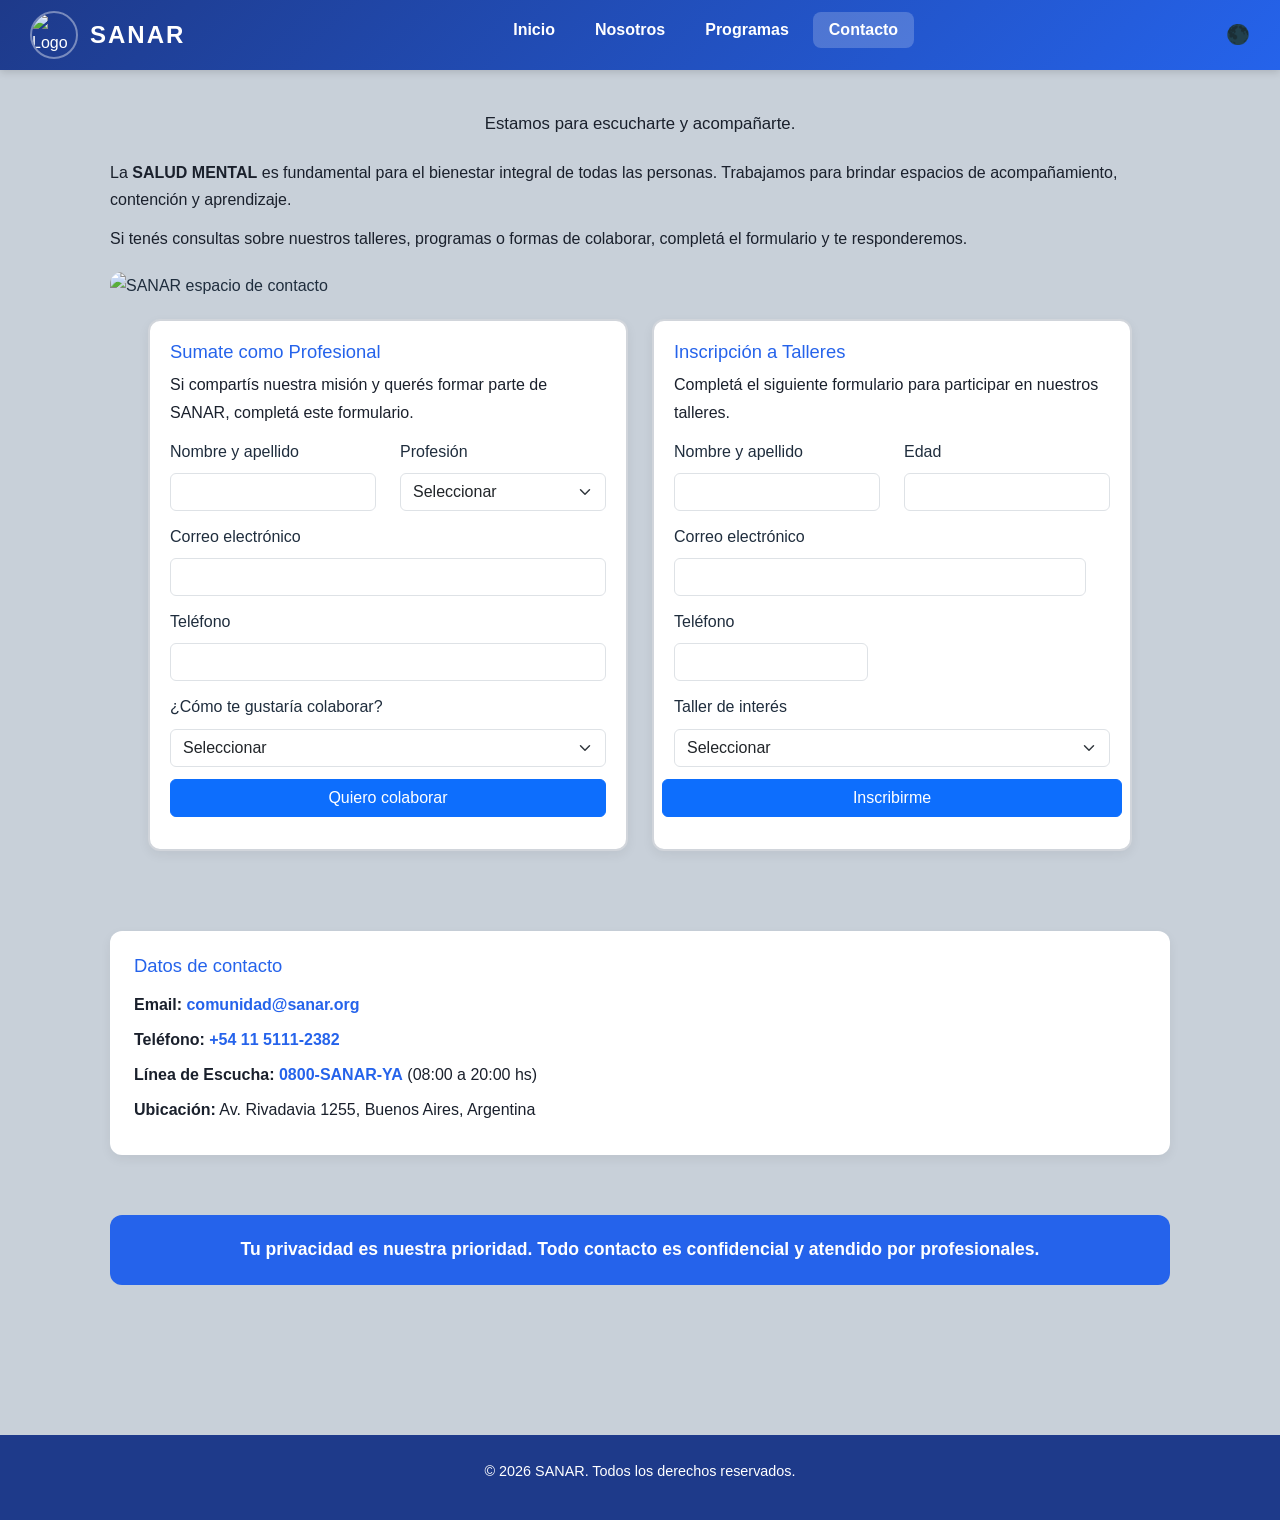
==== commit aaa232cf: "Unifique navbar en index y contacto, elimine scripts huerfanos del mensaje de bienvenida" ====
--- a/contacto.html
+++ b/contacto.html
@@ -20,30 +20,27 @@
 
 <body>
 
- <!-- PRINCIPAL -->
-
-    <header>
-
-        <img src="Imagenes/logo ong.jpeg" alt="Logo de SANAR">
-        <h1>SANAR</h1>
-        <p>Estamos para escucharte y acompañarte.</p>
-
-     <!-- JAVA/BOTON DE MODO OSCURO -->
-        <button id="btnOscuro" onclick="toggleOscuro()">🌑 Modo oscuro</button>
+ <!-- NAVBAR UNIFICADO -->
+    <header class="navbar-principal">
+
+        <div class="navbar-logo">
+            <img src="imagenes/logo ong.jpeg" alt="Logo de SANAR">
+            <span class="navbar-titulo">SANAR</span>
+        </div>
+
+        <nav>
+            <ul>
+                <li><a href="index.html">Inicio</a></li>
+                <li><a href="nosotros.html">Nosotros</a></li>
+                <li><a href="programas.html">Programas</a></li>
+                <li><a href="contacto.html" class="activo">Contacto</a></li>
+            </ul>
+        </nav>
+
+        <button id="btnOscuro" onclick="toggleOscuro()">🌑</button>
 
     </header>
 
- <!-- MENU DE NAVEGACION -->
-
-    <nav>
-        <ul>
-            <li><a href="index.html">Inicio</a></li>
-            <li><a href="nosotros.html">Sobre Nosotros</a></li>
-            <li><a href="programas.html">Nuestros Programas</a></li>
-            <li><a href="contacto.html" class="activo">Contacto</a></li>
-        </ul>
-    </nav>
-
  <!-- CONTENIDO PRINCIPAL -->
 
     <main>
@@ -51,6 +48,8 @@
  <!-- LA SECCION DE CONTACTO -->
 
     <section id="contacto">
+
+    <p class="subtitulo-hero">Estamos para escucharte y acompañarte.</p>
 
     <p>
      La <strong>SALUD MENTAL</strong> es fundamental para el bienestar integral de todas las personas.
@@ -291,17 +290,6 @@
      })
     </script>
 
- <!-- JAVA/SCRIPT MENSAJE DE BIENVENIDA -->
-    <script>
-        window.addEventListener('load', () => {
-           const bienvenida = document.getElementById('bienvenidaContacto')
-           bienvenida.style.display = 'block'
-           setTimeout(() => {
-            bienvenida.style.display = 'none'
-          }, 4000)
-       })
-    </script>
-
 </body>
 
 </html>
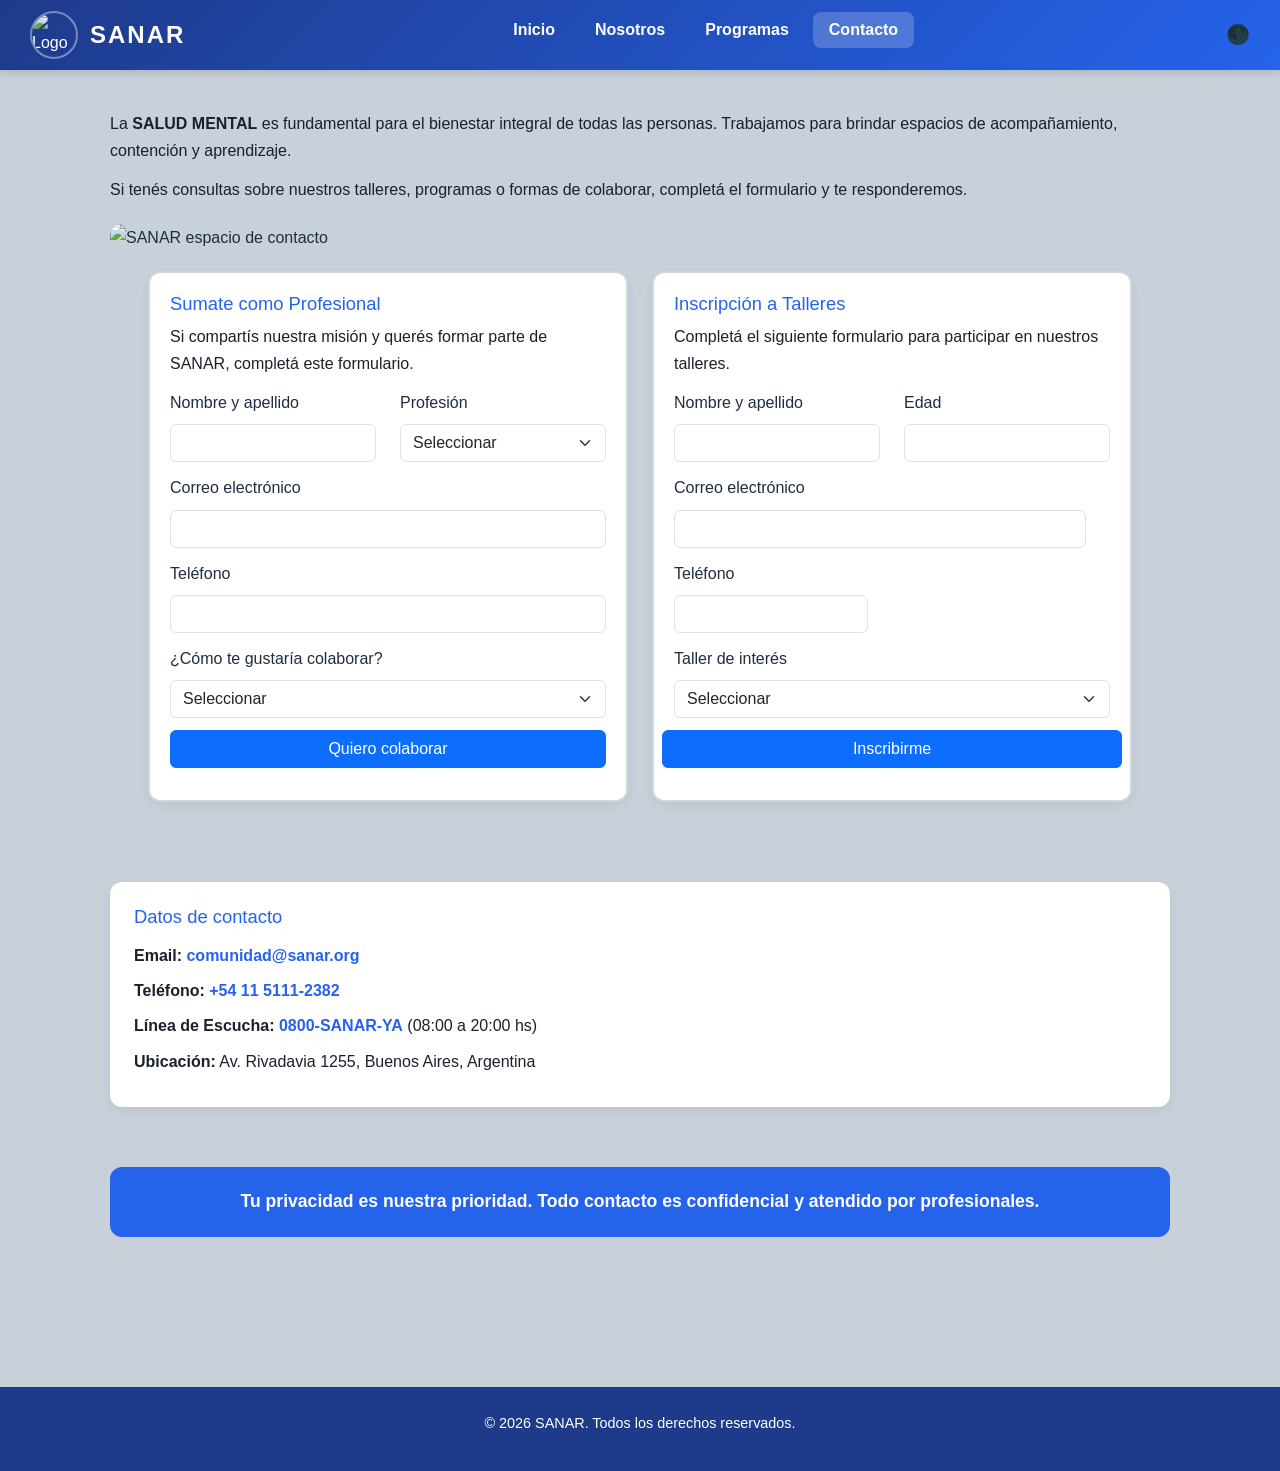
==== commit 7c1c05a3: "ultima modificacion de contacto index y css" ====
--- a/contacto.html
+++ b/contacto.html
@@ -41,15 +41,11 @@
 
     </header>
 
- <!-- CONTENIDO PRINCIPAL -->
-
     <main>
 
  <!-- LA SECCION DE CONTACTO -->
 
     <section id="contacto">
-
-    <p class="subtitulo-hero">Estamos para escucharte y acompañarte.</p>
 
     <p>
      La <strong>SALUD MENTAL</strong> es fundamental para el bienestar integral de todas las personas.
--- a/style.css
+++ b/style.css
@@ -129,13 +129,6 @@
     background-color: rgba(255, 255, 255, 0.2);
 }
 
-.subtitulo-hero {
-    text-align: center;
-    color: var(--color-parrafo);
-    font-size: 1.05rem;
-    margin-bottom: 20px;
-}
-
 /* JAVA/MODO OSCURO/BOTON */
 #btnOscuro {
     background: none;
@@ -213,43 +206,6 @@
     padding: 20px 0 40px;
 }
 
-.hero-botones-index {
-    display: flex;
-    justify-content: center;
-    gap: 16px;
-    margin-top: 20px;
-    flex-wrap: wrap;
-}
-
-.btn-principal-index,
-.btn-secundario-index {
-    display: inline-block;
-    padding: 12px 24px;
-    border-radius: 8px;
-    font-weight: 600;
-    text-decoration: none;
-    transition: background-color var(--transicion), color var(--transicion);
-}
-
-.btn-principal-index {
-    background-color: var(--color-secundario);
-    color: var(--color-blanco);
-}
-
-.btn-principal-index:hover {
-    background-color: var(--color-primario);
-}
-
-.btn-secundario-index {
-    background-color: transparent;
-    color: var(--color-secundario);
-    border: 2px solid var(--color-secundario);
-}
-
-.btn-secundario-index:hover {
-    background-color: var(--color-secundario);
-    color: var(--color-blanco);
-}
 
 /* =========================
    ESTADISTICAS - INDEX
